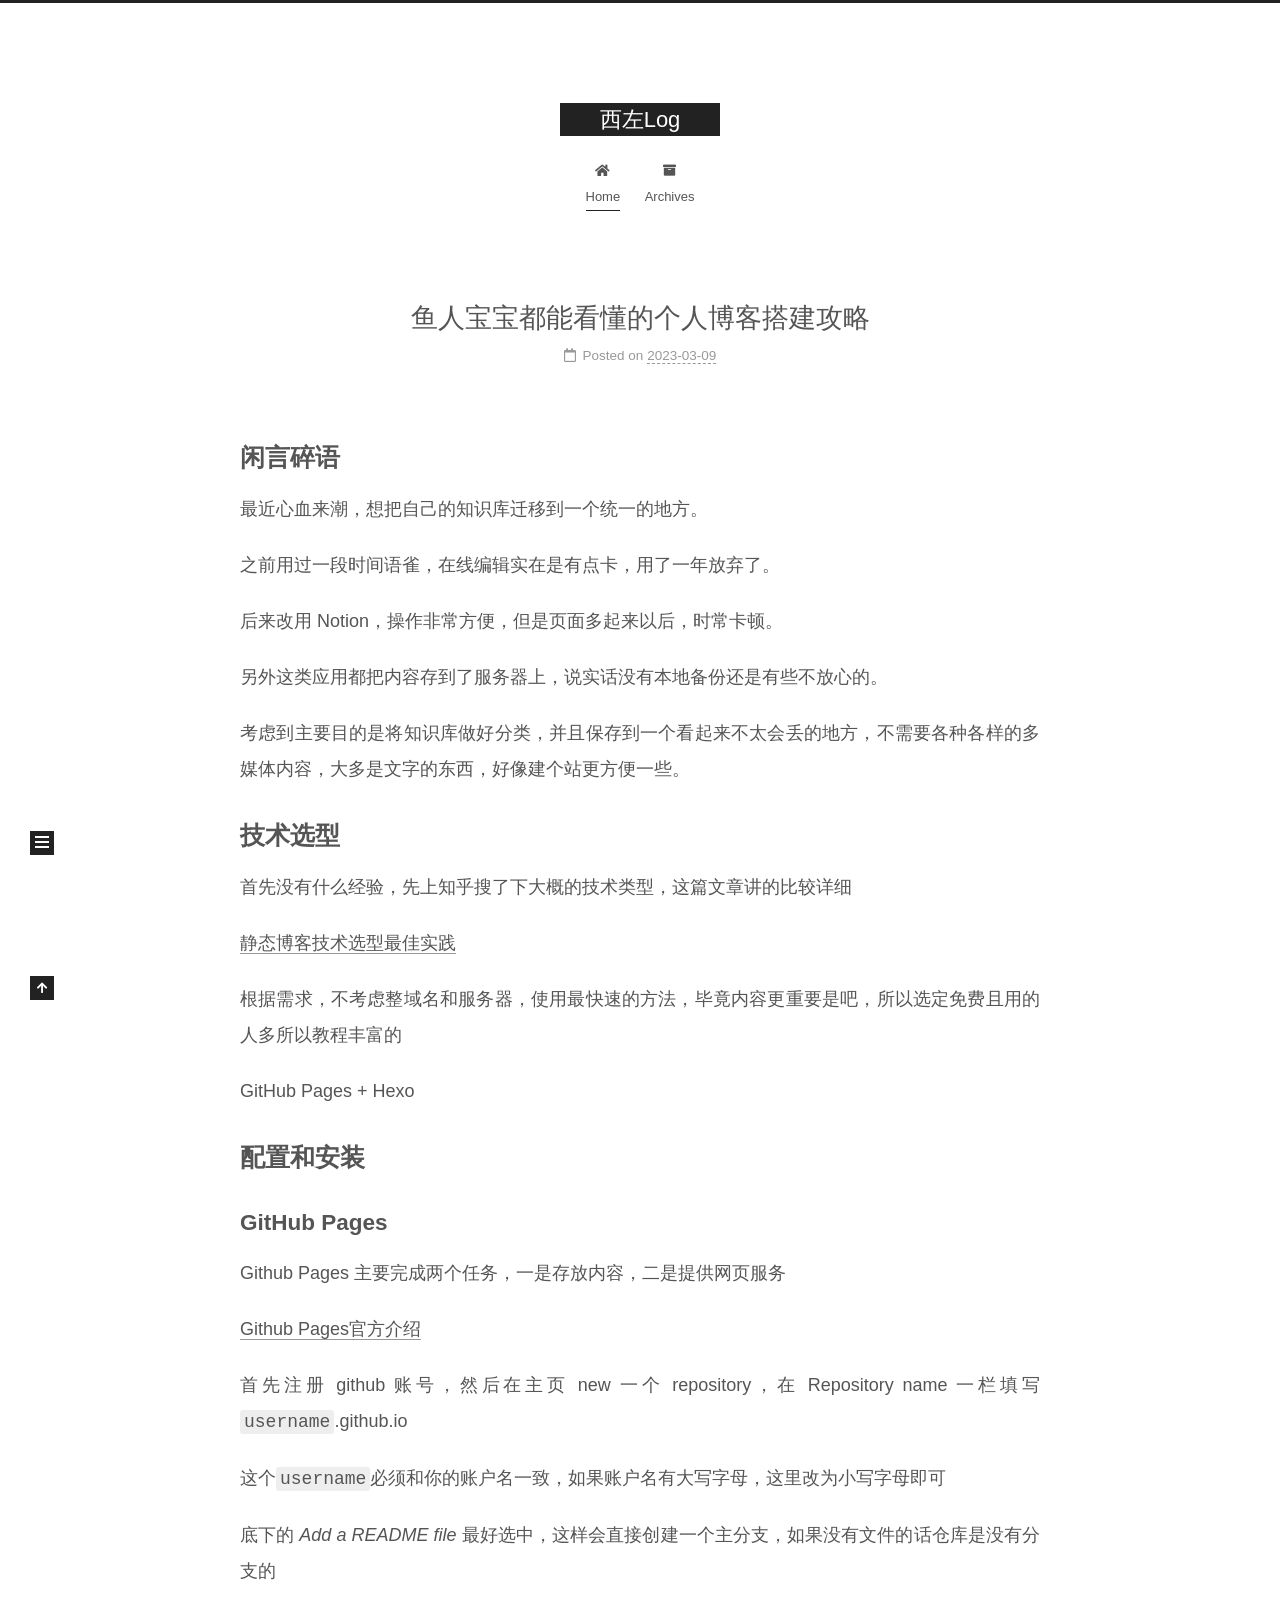
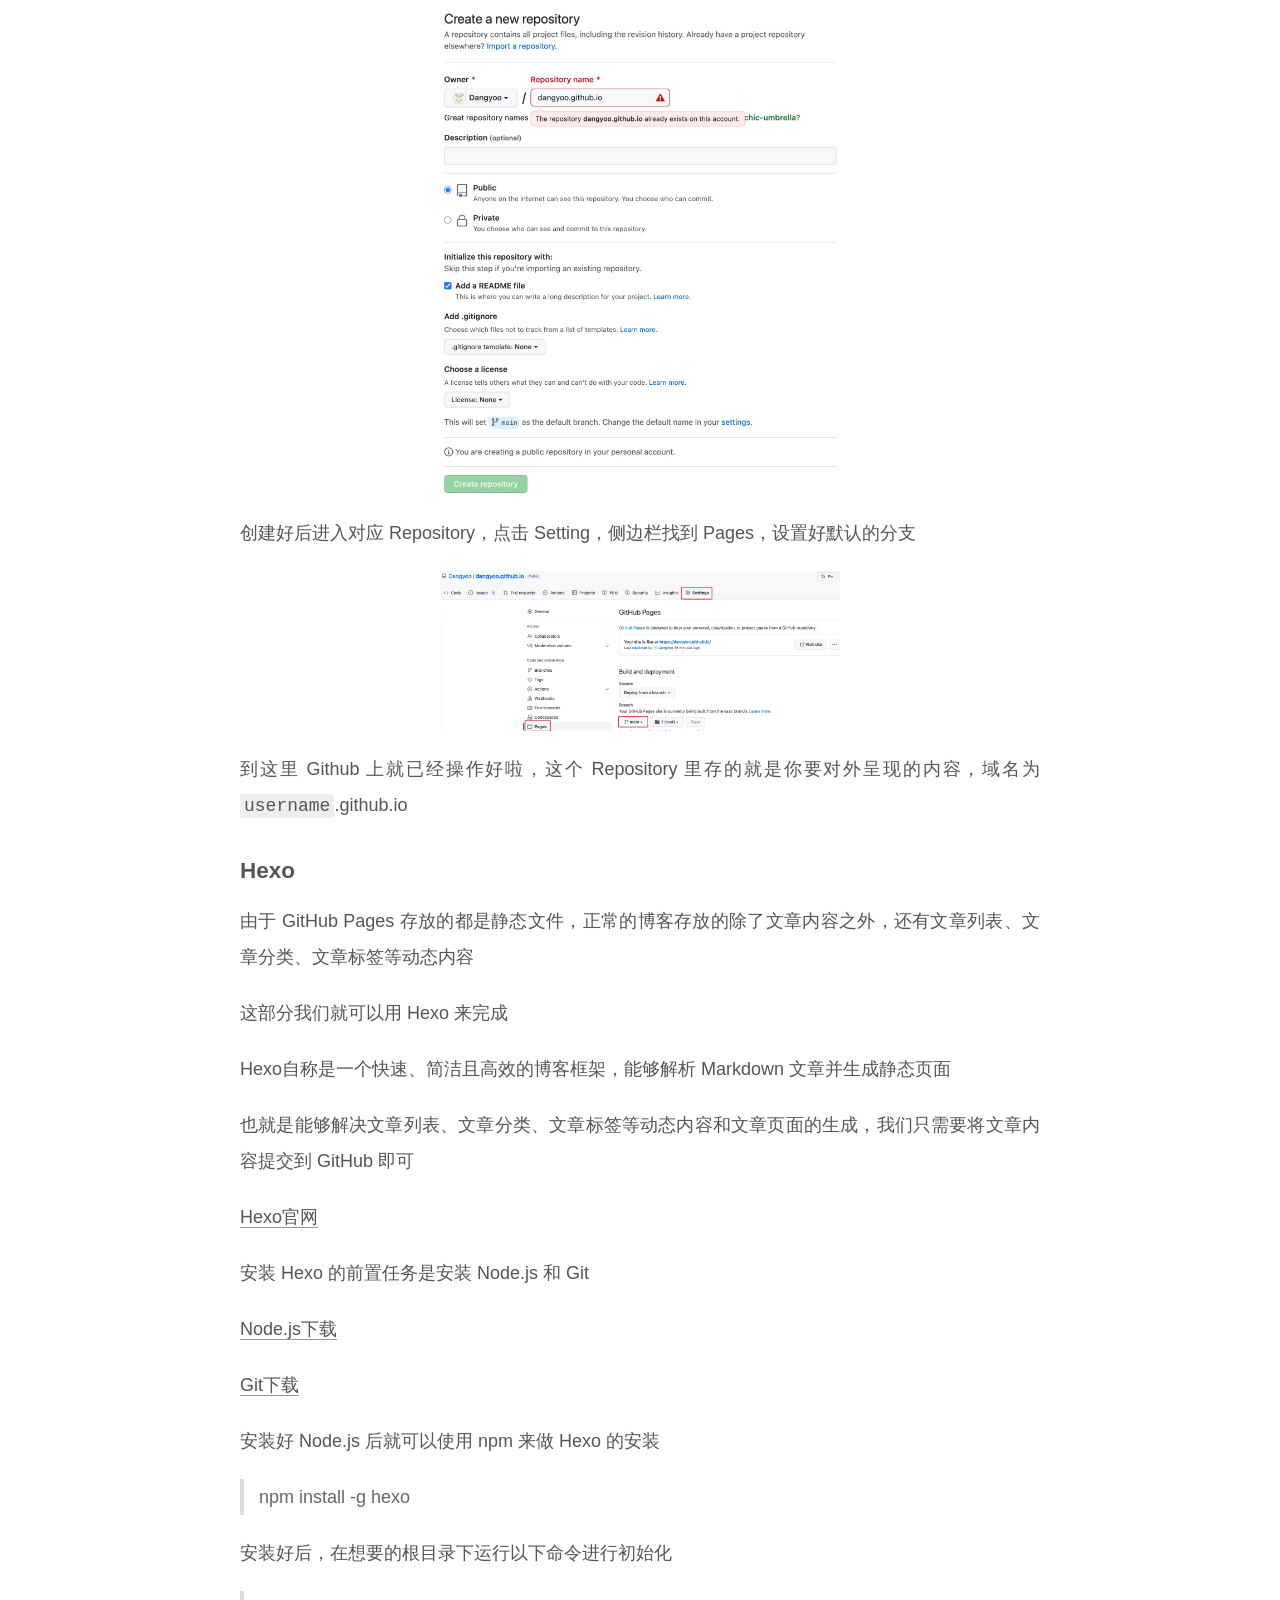
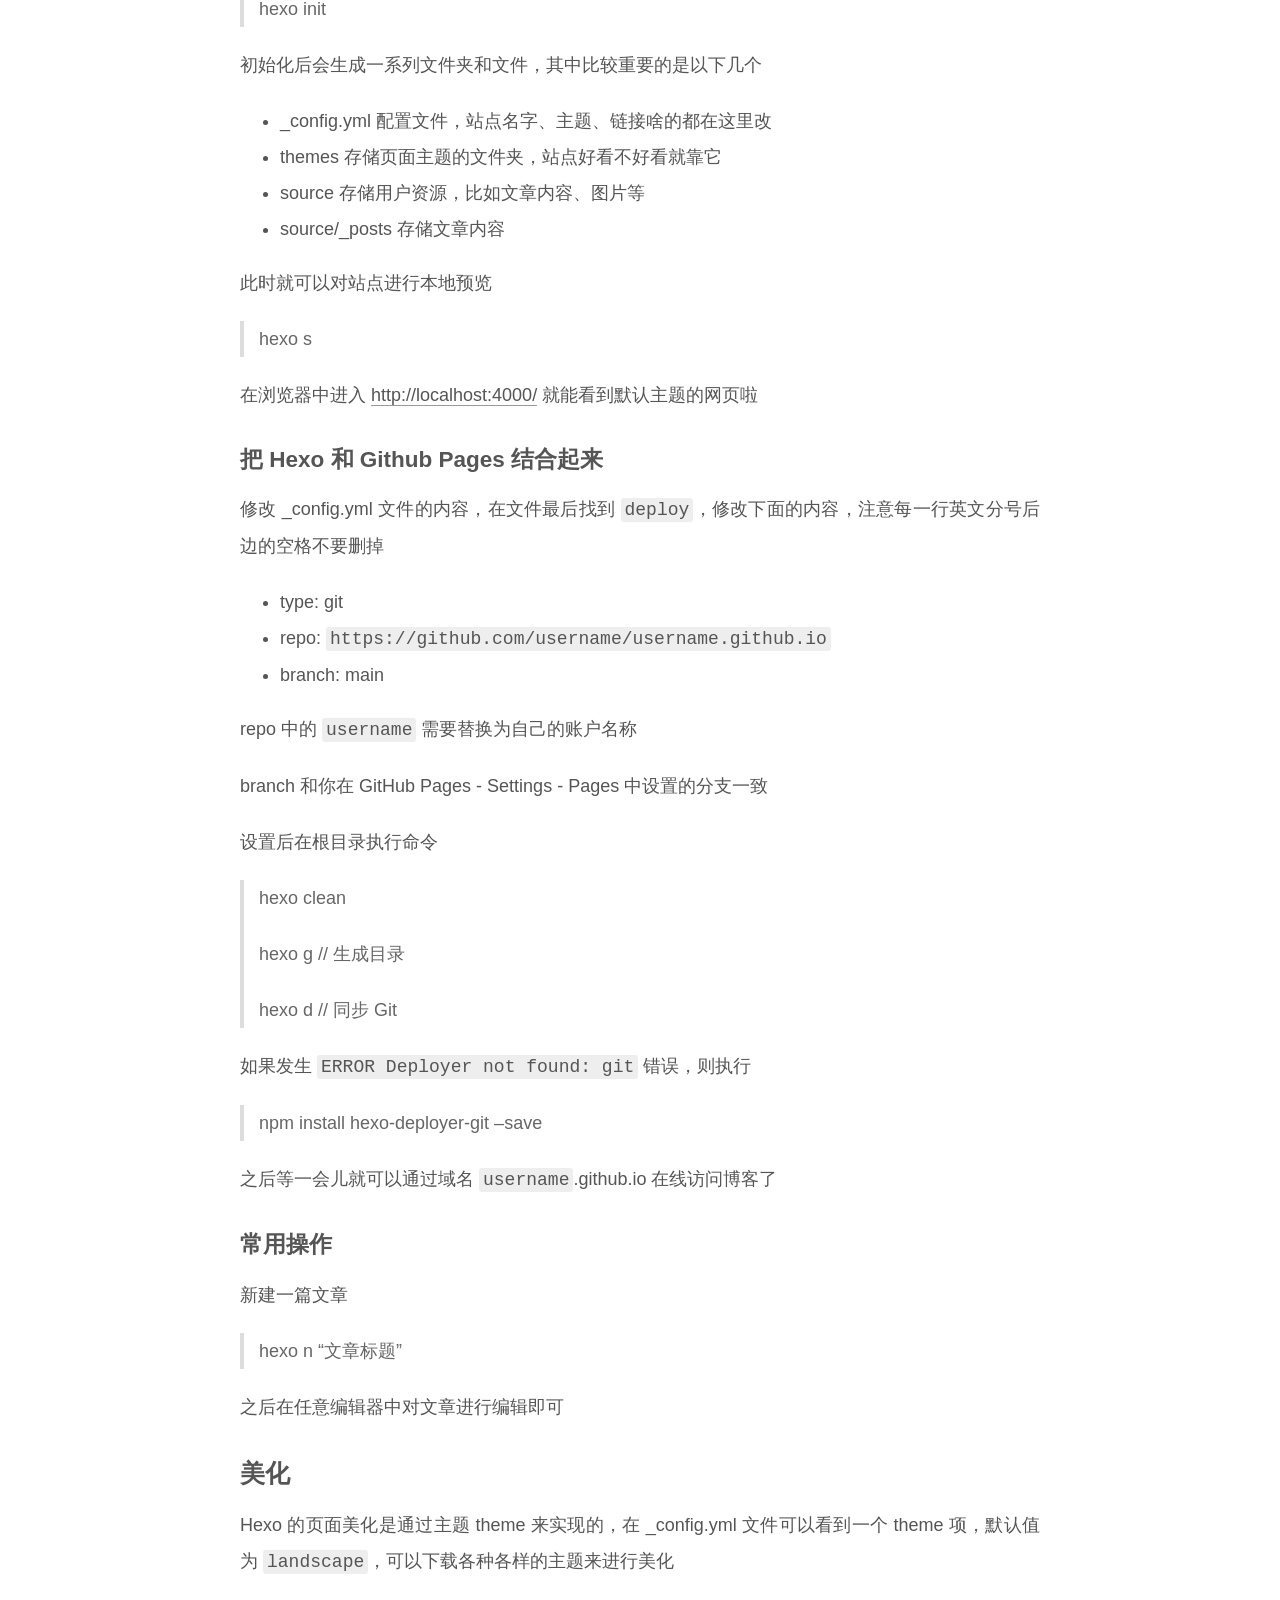
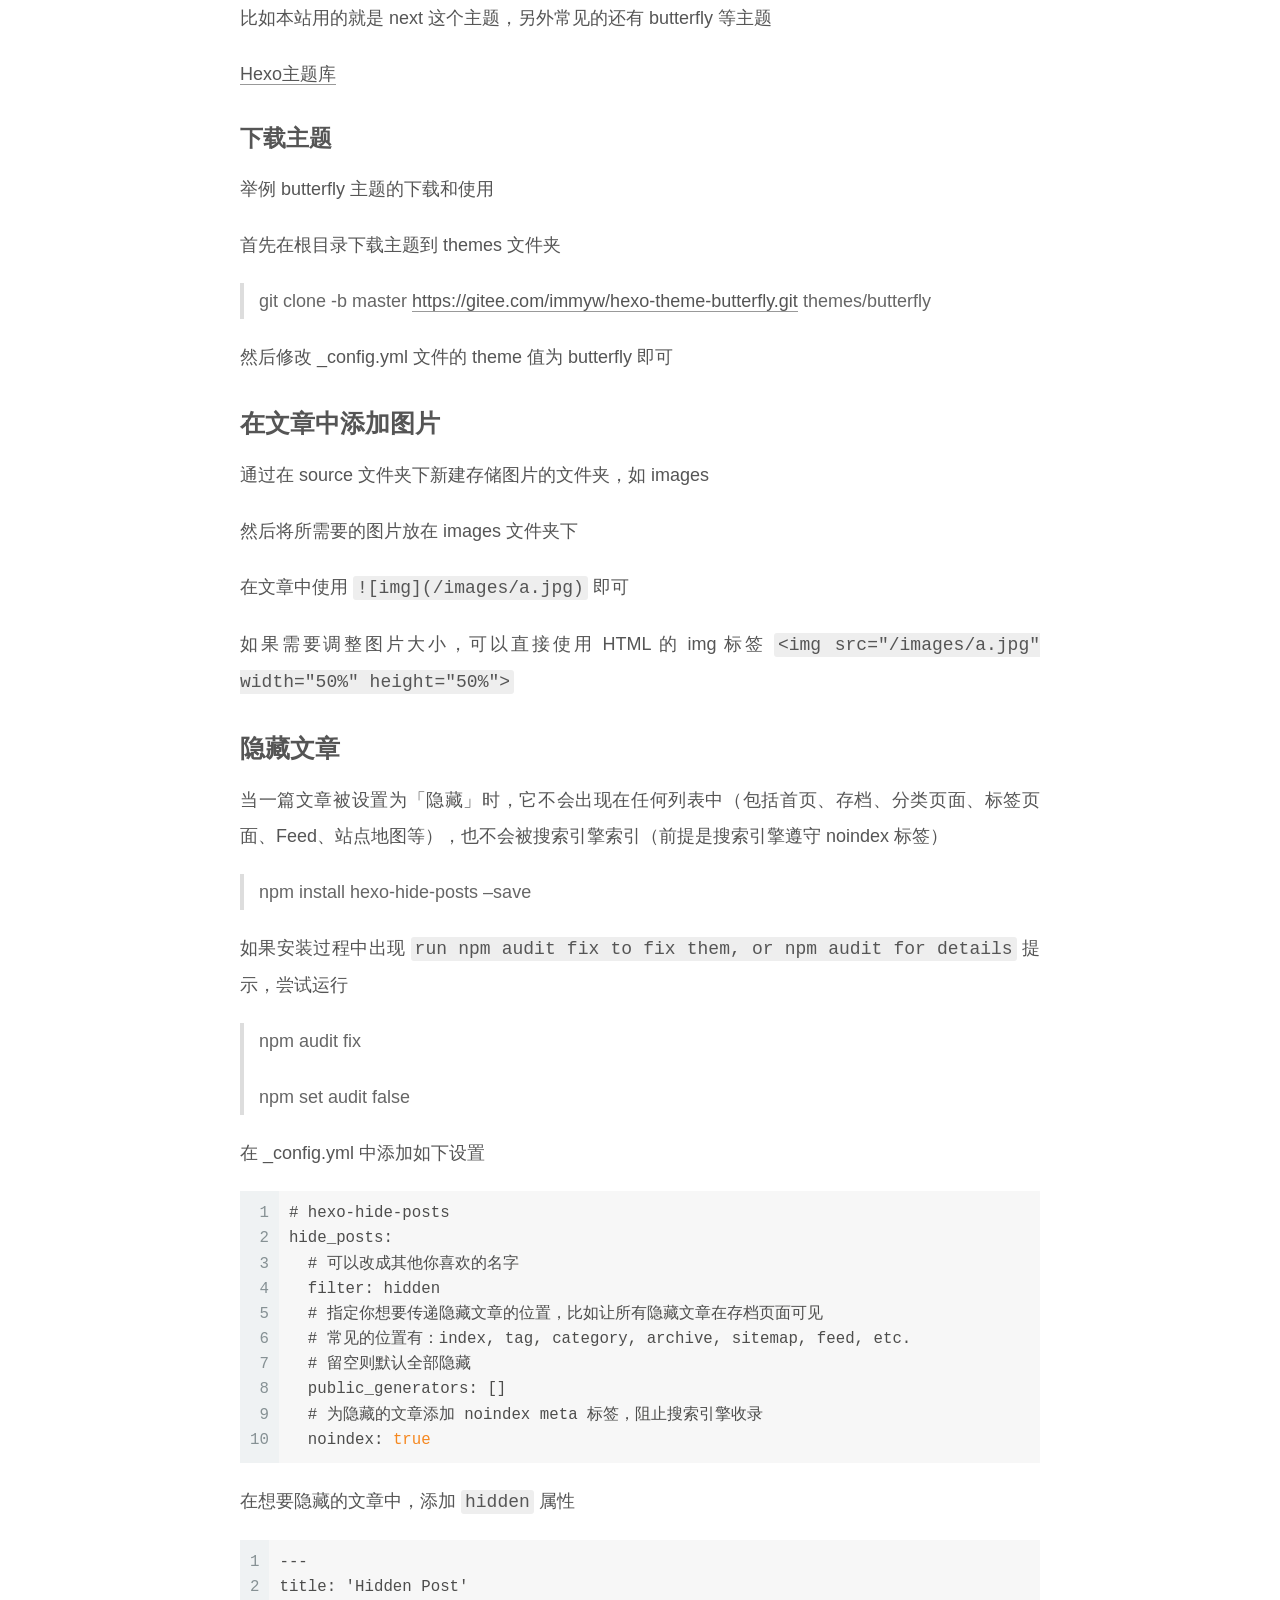
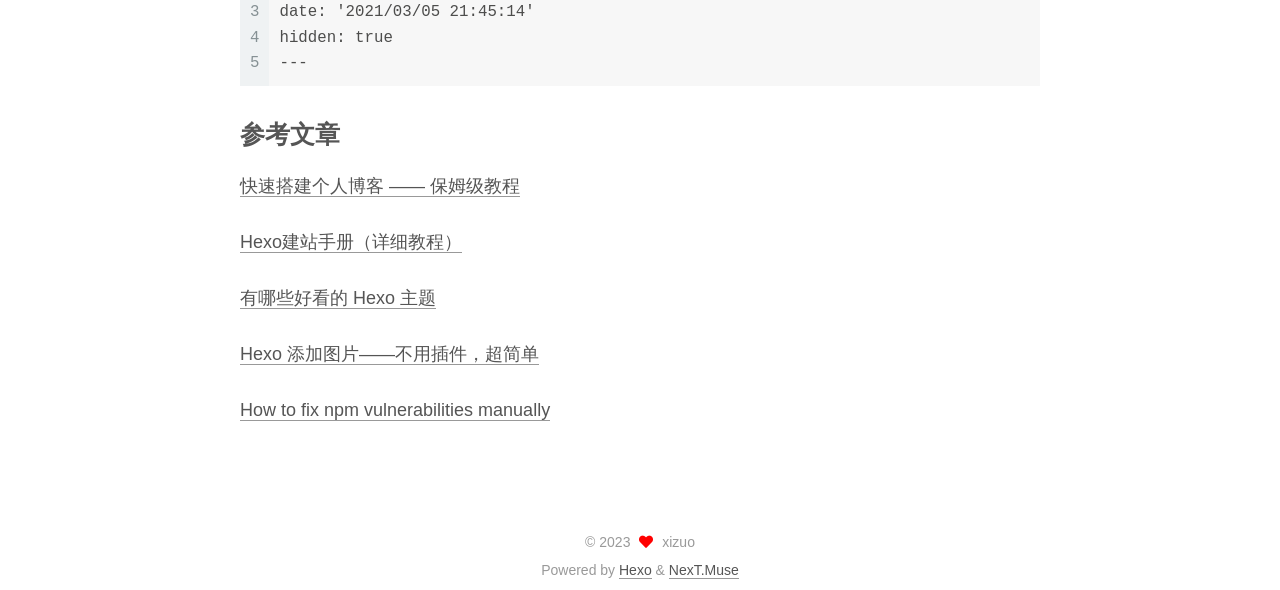
==== index.html @ b0cedaf1 "Site updated: 2023-03-10 10:41:43" ====
<!DOCTYPE html>
<html lang="zh-Hans">
<head>
  <meta charset="UTF-8">
<meta name="viewport" content="width=device-width, initial-scale=1, maximum-scale=2">
<meta name="theme-color" content="#222">
<meta name="generator" content="Hexo 6.3.0">
  <link rel="apple-touch-icon" sizes="180x180" href="/images/apple-touch-icon-next.png">
  <link rel="icon" type="image/png" sizes="32x32" href="/images/favicon-32x32-next.png">
  <link rel="icon" type="image/png" sizes="16x16" href="/images/favicon-16x16-next.png">
  <link rel="mask-icon" href="/images/logo.svg" color="#222">

<link rel="stylesheet" href="/css/main.css">


<link rel="stylesheet" href="/lib/font-awesome/css/all.min.css">

<script id="hexo-configurations">
    var NexT = window.NexT || {};
    var CONFIG = {"hostname":"dangyoo.github.io","root":"/","scheme":"Muse","version":"7.8.0","exturl":false,"sidebar":{"position":"left","display":"post","padding":18,"offset":12,"onmobile":false},"copycode":{"enable":false,"show_result":false,"style":null},"back2top":{"enable":true,"sidebar":false,"scrollpercent":false},"bookmark":{"enable":false,"color":"#222","save":"auto"},"fancybox":false,"mediumzoom":false,"lazyload":false,"pangu":false,"comments":{"style":"tabs","active":null,"storage":true,"lazyload":false,"nav":null},"algolia":{"hits":{"per_page":10},"labels":{"input_placeholder":"Search for Posts","hits_empty":"We didn't find any results for the search: ${query}","hits_stats":"${hits} results found in ${time} ms"}},"localsearch":{"enable":false,"trigger":"auto","top_n_per_article":1,"unescape":false,"preload":false},"motion":{"enable":true,"async":false,"transition":{"post_block":"fadeIn","post_header":"slideDownIn","post_body":"slideDownIn","coll_header":"slideLeftIn","sidebar":"slideUpIn"}}};
  </script>

  <meta property="og:type" content="website">
<meta property="og:title" content="西左Log">
<meta property="og:url" content="https://dangyoo.github.io/index.html">
<meta property="og:site_name" content="西左Log">
<meta property="og:locale">
<meta property="article:author" content="xizuo">
<meta name="twitter:card" content="summary">

<link rel="canonical" href="https://dangyoo.github.io/">


<script id="page-configurations">
  // https://hexo.io/docs/variables.html
  CONFIG.page = {
    sidebar: "",
    isHome : true,
    isPost : false,
    lang   : 'zh-Hans'
  };
</script>

  <title>西左Log</title>
  






  <noscript>
  <style>
  .use-motion .brand,
  .use-motion .menu-item,
  .sidebar-inner,
  .use-motion .post-block,
  .use-motion .pagination,
  .use-motion .comments,
  .use-motion .post-header,
  .use-motion .post-body,
  .use-motion .collection-header { opacity: initial; }

  .use-motion .site-title,
  .use-motion .site-subtitle {
    opacity: initial;
    top: initial;
  }

  .use-motion .logo-line-before i { left: initial; }
  .use-motion .logo-line-after i { right: initial; }
  </style>
</noscript>

</head>

<body itemscope itemtype="http://schema.org/WebPage">
  <div class="container use-motion">
    <div class="headband"></div>

    <header class="header" itemscope itemtype="http://schema.org/WPHeader">
      <div class="header-inner"><div class="site-brand-container">
  <div class="site-nav-toggle">
    <div class="toggle" aria-label="Toggle navigation bar">
      <span class="toggle-line toggle-line-first"></span>
      <span class="toggle-line toggle-line-middle"></span>
      <span class="toggle-line toggle-line-last"></span>
    </div>
  </div>

  <div class="site-meta">

    <a href="/" class="brand" rel="start">
      <span class="logo-line-before"><i></i></span>
      <h1 class="site-title">西左Log</h1>
      <span class="logo-line-after"><i></i></span>
    </a>
  </div>

  <div class="site-nav-right">
    <div class="toggle popup-trigger">
    </div>
  </div>
</div>




<nav class="site-nav">
  <ul id="menu" class="main-menu menu">
        <li class="menu-item menu-item-home">

    <a href="/" rel="section"><i class="fa fa-home fa-fw"></i>Home</a>

  </li>
        <li class="menu-item menu-item-archives">

    <a href="/archives/" rel="section"><i class="fa fa-archive fa-fw"></i>Archives</a>

  </li>
  </ul>
</nav>




</div>
    </header>

    
  <div class="back-to-top">
    <i class="fa fa-arrow-up"></i>
    <span>0%</span>
  </div>


    <main class="main">
      <div class="main-inner">
        <div class="content-wrap">
          

          <div class="content index posts-expand">
            
      
  
  
  <article itemscope itemtype="http://schema.org/Article" class="post-block" lang="zh-Hans">
    <link itemprop="mainEntityOfPage" href="https://dangyoo.github.io/2023/03/09/%E9%B1%BC%E4%BA%BA%E5%AE%9D%E5%AE%9D%E9%83%BD%E8%83%BD%E7%9C%8B%E6%87%82%E7%9A%84%E4%B8%AA%E4%BA%BA%E5%8D%9A%E5%AE%A2%E6%90%AD%E5%BB%BA%E6%94%BB%E7%95%A5/">

    <span hidden itemprop="author" itemscope itemtype="http://schema.org/Person">
      <meta itemprop="image" content="/images/avatar.gif">
      <meta itemprop="name" content="xizuo">
      <meta itemprop="description" content="">
    </span>

    <span hidden itemprop="publisher" itemscope itemtype="http://schema.org/Organization">
      <meta itemprop="name" content="西左Log">
    </span>
      <header class="post-header">
        <h2 class="post-title" itemprop="name headline">
          
            <a href="/2023/03/09/%E9%B1%BC%E4%BA%BA%E5%AE%9D%E5%AE%9D%E9%83%BD%E8%83%BD%E7%9C%8B%E6%87%82%E7%9A%84%E4%B8%AA%E4%BA%BA%E5%8D%9A%E5%AE%A2%E6%90%AD%E5%BB%BA%E6%94%BB%E7%95%A5/" class="post-title-link" itemprop="url">鱼人宝宝都能看懂的个人博客搭建攻略</a>
        </h2>

        <div class="post-meta">
            <span class="post-meta-item">
              <span class="post-meta-item-icon">
                <i class="far fa-calendar"></i>
              </span>
              <span class="post-meta-item-text">Posted on</span>
              

              <time title="Created: 2023-03-09 15:17:10 / Modified: 17:31:39" itemprop="dateCreated datePublished" datetime="2023-03-09T15:17:10+08:00">2023-03-09</time>
            </span>

          

        </div>
      </header>

    
    
    
    <div class="post-body" itemprop="articleBody">

      
          <h2 id="闲言碎语"><a href="#闲言碎语" class="headerlink" title="闲言碎语"></a>闲言碎语</h2><p>最近心血来潮，想把自己的知识库迁移到一个统一的地方。</p>
<p>之前用过一段时间语雀，在线编辑实在是有点卡，用了一年放弃了。</p>
<p>后来改用 Notion，操作非常方便，但是页面多起来以后，时常卡顿。</p>
<p>另外这类应用都把内容存到了服务器上，说实话没有本地备份还是有些不放心的。</p>
<p>考虑到主要目的是将知识库做好分类，并且保存到一个看起来不太会丢的地方，不需要各种各样的多媒体内容，大多是文字的东西，好像建个站更方便一些。</p>
<h2 id="技术选型"><a href="#技术选型" class="headerlink" title="技术选型"></a>技术选型</h2><p>首先没有什么经验，先上知乎搜了下大概的技术类型，这篇文章讲的比较详细</p>
<p><a target="_blank" rel="noopener" href="https://blog.osfpu.com/post/static-blog-best-solution/">静态博客技术选型最佳实践</a></p>
<p>根据需求，不考虑整域名和服务器，使用最快速的方法，毕竟内容更重要是吧，所以选定免费且用的人多所以教程丰富的</p>
<p>GitHub Pages + Hexo</p>
<h2 id="配置和安装"><a href="#配置和安装" class="headerlink" title="配置和安装"></a>配置和安装</h2><h3 id="GitHub-Pages"><a href="#GitHub-Pages" class="headerlink" title="GitHub Pages"></a>GitHub Pages</h3><p>Github Pages 主要完成两个任务，一是存放内容，二是提供网页服务</p>
<p><a target="_blank" rel="noopener" href="https://pages.github.com/">Github Pages官方介绍</a></p>
<p>首先注册 github 账号，然后在主页 new 一个 repository，在 Repository name 一栏填写 <code>username</code>.github.io</p>
<p>这个<code>username</code>必须和你的账户名一致，如果账户名有大写字母，这里改为小写字母即可</p>
<p>底下的 <em>Add a README file</em> 最好选中，这样会直接创建一个主分支，如果没有文件的话仓库是没有分支的</p>
<img src="/images/create_repository.jpg" width="50%" height="50%">

<p>创建好后进入对应 Repository，点击 Setting，侧边栏找到 Pages，设置好默认的分支</p>
<img src="/images/pages_setting.jpg" width="50%" height="50%">

<p>到这里 Github 上就已经操作好啦，这个 Repository 里存的就是你要对外呈现的内容，域名为 <code>username</code>.github.io</p>
<h3 id="Hexo"><a href="#Hexo" class="headerlink" title="Hexo"></a>Hexo</h3><p>由于 GitHub Pages 存放的都是静态文件，正常的博客存放的除了文章内容之外，还有文章列表、文章分类、文章标签等动态内容</p>
<p>这部分我们就可以用 Hexo 来完成</p>
<p>Hexo自称是一个快速、简洁且高效的博客框架，能够解析 Markdown 文章并生成静态页面</p>
<p>也就是能够解决文章列表、文章分类、文章标签等动态内容和文章页面的生成，我们只需要将文章内容提交到 GitHub 即可</p>
<p><a target="_blank" rel="noopener" href="https://hexo.io/zh-cn/">Hexo官网</a></p>
<p>安装 Hexo 的前置任务是安装 Node.js 和 Git</p>
<p><a target="_blank" rel="noopener" href="https://nodejs.org/en/">Node.js下载</a></p>
<p><a target="_blank" rel="noopener" href="https://git-scm.com/">Git下载</a></p>
<p>安装好 Node.js 后就可以使用 npm 来做 Hexo 的安装</p>
<blockquote>
<p>npm install -g hexo </p>
</blockquote>
<p>安装好后，在想要的根目录下运行以下命令进行初始化</p>
<blockquote>
<p>hexo init</p>
</blockquote>
<p>初始化后会生成一系列文件夹和文件，其中比较重要的是以下几个</p>
<ul>
<li>_config.yml 配置文件，站点名字、主题、链接啥的都在这里改</li>
<li>themes 存储页面主题的文件夹，站点好看不好看就靠它</li>
<li>source 存储用户资源，比如文章内容、图片等</li>
<li>source&#x2F;_posts 存储文章内容</li>
</ul>
<p>此时就可以对站点进行本地预览</p>
<blockquote>
<p>hexo s</p>
</blockquote>
<p>在浏览器中进入 <a target="_blank" rel="noopener" href="http://localhost:4000/">http://localhost:4000/</a> 就能看到默认主题的网页啦</p>
<h3 id="把-Hexo-和-Github-Pages-结合起来"><a href="#把-Hexo-和-Github-Pages-结合起来" class="headerlink" title="把 Hexo 和 Github Pages 结合起来"></a>把 Hexo 和 Github Pages 结合起来</h3><p>修改 _config.yml 文件的内容，在文件最后找到 <code>deploy</code>，修改下面的内容，注意每一行英文分号后边的空格不要删掉</p>
<ul>
<li>type: git</li>
<li>repo: <code>https://github.com/username/username.github.io</code></li>
<li>branch: main</li>
</ul>
<p>repo 中的 <code>username</code> 需要替换为自己的账户名称</p>
<p>branch 和你在 GitHub Pages - Settings - Pages 中设置的分支一致</p>
<p>设置后在根目录执行命令</p>
<blockquote>
<p>hexo clean</p>
<p>hexo g  &#x2F;&#x2F; 生成目录</p>
<p>hexo d  &#x2F;&#x2F; 同步 Git</p>
</blockquote>
<p>如果发生 <code>ERROR Deployer not found: git</code> 错误，则执行</p>
<blockquote>
<p>npm install hexo-deployer-git –save</p>
</blockquote>
<p>之后等一会儿就可以通过域名 <code>username</code>.github.io 在线访问博客了</p>
<h3 id="常用操作"><a href="#常用操作" class="headerlink" title="常用操作"></a>常用操作</h3><p>新建一篇文章</p>
<blockquote>
<p>hexo n “文章标题”</p>
</blockquote>
<p>之后在任意编辑器中对文章进行编辑即可</p>
<h2 id="美化"><a href="#美化" class="headerlink" title="美化"></a>美化</h2><p>Hexo 的页面美化是通过主题 theme 来实现的，在 _config.yml 文件可以看到一个 theme 项，默认值为 <code>landscape</code>，可以下载各种各样的主题来进行美化</p>
<p>比如本站用的就是 next 这个主题，另外常见的还有 butterfly 等主题</p>
<p><a target="_blank" rel="noopener" href="https://hexo.io/themes/">Hexo主题库</a></p>
<h3 id="下载主题"><a href="#下载主题" class="headerlink" title="下载主题"></a>下载主题</h3><p>举例 butterfly 主题的下载和使用</p>
<p>首先在根目录下载主题到 themes 文件夹</p>
<blockquote>
<p>git clone -b master <a target="_blank" rel="noopener" href="https://gitee.com/immyw/hexo-theme-butterfly.git">https://gitee.com/immyw/hexo-theme-butterfly.git</a> themes&#x2F;butterfly</p>
</blockquote>
<p>然后修改 _config.yml 文件的 theme 值为 butterfly 即可</p>
<h2 id="在文章中添加图片"><a href="#在文章中添加图片" class="headerlink" title="在文章中添加图片"></a>在文章中添加图片</h2><p>通过在 source 文件夹下新建存储图片的文件夹，如 images</p>
<p>然后将所需要的图片放在 images 文件夹下</p>
<p>在文章中使用 <code>![img](/images/a.jpg)</code> 即可</p>
<p>如果需要调整图片大小，可以直接使用 HTML 的 img 标签 <code>&lt;img src=&quot;/images/a.jpg&quot; width=&quot;50%&quot; height=&quot;50%&quot;&gt;</code></p>
<h2 id="隐藏文章"><a href="#隐藏文章" class="headerlink" title="隐藏文章"></a>隐藏文章</h2><p>当一篇文章被设置为「隐藏」时，它不会出现在任何列表中（包括首页、存档、分类页面、标签页面、Feed、站点地图等），也不会被搜索引擎索引（前提是搜索引擎遵守 noindex 标签）</p>
<blockquote>
<p>npm install hexo-hide-posts –save</p>
</blockquote>
<p>如果安装过程中出现 <code>run npm audit fix to fix them, or npm audit for details</code> 提示，尝试运行</p>
<blockquote>
<p>npm audit fix</p>
<p>npm set audit false</p>
</blockquote>
<p>在 _config.yml 中添加如下设置</p>
<figure class="highlight js"><table><tr><td class="gutter"><pre><span class="line">1</span><br><span class="line">2</span><br><span class="line">3</span><br><span class="line">4</span><br><span class="line">5</span><br><span class="line">6</span><br><span class="line">7</span><br><span class="line">8</span><br><span class="line">9</span><br><span class="line">10</span><br></pre></td><td class="code"><pre><span class="line"># hexo-hide-posts</span><br><span class="line"><span class="attr">hide_posts</span>:</span><br><span class="line">  # 可以改成其他你喜欢的名字</span><br><span class="line">  <span class="attr">filter</span>: hidden</span><br><span class="line">  # 指定你想要传递隐藏文章的位置，比如让所有隐藏文章在存档页面可见</span><br><span class="line">  # 常见的位置有：index, tag, category, archive, sitemap, feed, etc.</span><br><span class="line">  # 留空则默认全部隐藏</span><br><span class="line">  <span class="attr">public_generators</span>: []</span><br><span class="line">  # 为隐藏的文章添加 noindex meta 标签，阻止搜索引擎收录</span><br><span class="line">  <span class="attr">noindex</span>: <span class="literal">true</span></span><br></pre></td></tr></table></figure>

<p>在想要隐藏的文章中，添加 <code>hidden</code> 属性</p>
<figure class="highlight markdown"><table><tr><td class="gutter"><pre><span class="line">1</span><br><span class="line">2</span><br><span class="line">3</span><br><span class="line">4</span><br><span class="line">5</span><br></pre></td><td class="code"><pre><span class="line">---</span><br><span class="line">title: &#x27;Hidden Post&#x27;</span><br><span class="line">date: &#x27;2021/03/05 21:45:14&#x27;</span><br><span class="line"><span class="section">hidden: true</span></span><br><span class="line"><span class="section">---</span></span><br></pre></td></tr></table></figure>

<h2 id="参考文章"><a href="#参考文章" class="headerlink" title="参考文章"></a>参考文章</h2><p><a target="_blank" rel="noopener" href="https://pdpeng.github.io/2022/01/19/setup-personal-blog/">快速搭建个人博客 —— 保姆级教程</a></p>
<p><a target="_blank" rel="noopener" href="https://zhuanlan.zhihu.com/p/144722437">Hexo建站手册（详细教程）</a></p>
<p><a target="_blank" rel="noopener" href="https://www.zhihu.com/question/24422335">有哪些好看的 Hexo 主题</a></p>
<p><a target="_blank" rel="noopener" href="https://blog.csdn.net/Miracle_ps/article/details/114791335">Hexo 添加图片——不用插件，超简单</a></p>
<p><a target="_blank" rel="noopener" href="https://stackoverflow.com/questions/51377148/how-to-fix-npm-vulnerabilities-manually">How to fix npm vulnerabilities manually</a></p>

      
    </div>

    
    
    
      <footer class="post-footer">
        <div class="post-eof"></div>
      </footer>
  </article>
  
  
  


  



          </div>
          

<script>
  window.addEventListener('tabs:register', () => {
    let { activeClass } = CONFIG.comments;
    if (CONFIG.comments.storage) {
      activeClass = localStorage.getItem('comments_active') || activeClass;
    }
    if (activeClass) {
      let activeTab = document.querySelector(`a[href="#comment-${activeClass}"]`);
      if (activeTab) {
        activeTab.click();
      }
    }
  });
  if (CONFIG.comments.storage) {
    window.addEventListener('tabs:click', event => {
      if (!event.target.matches('.tabs-comment .tab-content .tab-pane')) return;
      let commentClass = event.target.classList[1];
      localStorage.setItem('comments_active', commentClass);
    });
  }
</script>

        </div>
          
  
  <div class="toggle sidebar-toggle">
    <span class="toggle-line toggle-line-first"></span>
    <span class="toggle-line toggle-line-middle"></span>
    <span class="toggle-line toggle-line-last"></span>
  </div>

  <aside class="sidebar">
    <div class="sidebar-inner">

      <ul class="sidebar-nav motion-element">
        <li class="sidebar-nav-toc">
          Table of Contents
        </li>
        <li class="sidebar-nav-overview">
          Overview
        </li>
      </ul>

      <!--noindex-->
      <div class="post-toc-wrap sidebar-panel">
      </div>
      <!--/noindex-->

      <div class="site-overview-wrap sidebar-panel">
        <div class="site-author motion-element" itemprop="author" itemscope itemtype="http://schema.org/Person">
  <p class="site-author-name" itemprop="name">xizuo</p>
  <div class="site-description" itemprop="description"></div>
</div>
<div class="site-state-wrap motion-element">
  <nav class="site-state">
      <div class="site-state-item site-state-posts">
          <a href="/archives/">
        
          <span class="site-state-item-count">1</span>
          <span class="site-state-item-name">posts</span>
        </a>
      </div>
      <div class="site-state-item site-state-tags">
        <span class="site-state-item-count">1</span>
        <span class="site-state-item-name">tags</span>
      </div>
  </nav>
</div>



      </div>

    </div>
  </aside>
  <div id="sidebar-dimmer"></div>


      </div>
    </main>

    <footer class="footer">
      <div class="footer-inner">
        

        

<div class="copyright">
  
  &copy; 
  <span itemprop="copyrightYear">2023</span>
  <span class="with-love">
    <i class="fa fa-heart"></i>
  </span>
  <span class="author" itemprop="copyrightHolder">xizuo</span>
</div>
  <div class="powered-by">Powered by <a href="https://hexo.io/" class="theme-link" rel="noopener" target="_blank">Hexo</a> & <a href="https://muse.theme-next.org/" class="theme-link" rel="noopener" target="_blank">NexT.Muse</a>
  </div>

        








      </div>
    </footer>
  </div>

  
  <script src="/lib/anime.min.js"></script>
  <script src="/lib/velocity/velocity.min.js"></script>
  <script src="/lib/velocity/velocity.ui.min.js"></script>

<script src="/js/utils.js"></script>

<script src="/js/motion.js"></script>


<script src="/js/schemes/muse.js"></script>


<script src="/js/next-boot.js"></script>




  















  

  

</body>
</html>
---- css/main.css ----
:root {
  --body-bg-color: #fff;
  --content-bg-color: #fff;
  --card-bg-color: #f5f5f5;
  --text-color: #555;
  --blockquote-color: #666;
  --link-color: #555;
  --link-hover-color: #222;
  --brand-color: #fff;
  --brand-hover-color: #fff;
  --table-row-odd-bg-color: #f9f9f9;
  --table-row-hover-bg-color: #f5f5f5;
  --menu-item-bg-color: #f5f5f5;
  --btn-default-bg: #222;
  --btn-default-color: #fff;
  --btn-default-border-color: #222;
  --btn-default-hover-bg: #fff;
  --btn-default-hover-color: #222;
  --btn-default-hover-border-color: #222;
}
html {
  line-height: 1.15; /* 1 */
  -webkit-text-size-adjust: 100%; /* 2 */
}
body {
  margin: 0;
}
main {
  display: block;
}
h1 {
  font-size: 2em;
  margin: 0.67em 0;
}
hr {
  box-sizing: content-box; /* 1 */
  height: 0; /* 1 */
  overflow: visible; /* 2 */
}
pre {
  font-family: monospace, monospace; /* 1 */
  font-size: 1em; /* 2 */
}
a {
  background: transparent;
}
abbr[title] {
  border-bottom: none; /* 1 */
  text-decoration: underline; /* 2 */
  text-decoration: underline dotted; /* 2 */
}
b,
strong {
  font-weight: bolder;
}
code,
kbd,
samp {
  font-family: monospace, monospace; /* 1 */
  font-size: 1em; /* 2 */
}
small {
  font-size: 80%;
}
sub,
sup {
  font-size: 75%;
  line-height: 0;
  position: relative;
  vertical-align: baseline;
}
sub {
  bottom: -0.25em;
}
sup {
  top: -0.5em;
}
img {
  border-style: none;
}
button,
input,
optgroup,
select,
textarea {
  font-family: inherit; /* 1 */
  font-size: 100%; /* 1 */
  line-height: 1.15; /* 1 */
  margin: 0; /* 2 */
}
button,
input {
/* 1 */
  overflow: visible;
}
button,
select {
/* 1 */
  text-transform: none;
}
button,
[type='button'],
[type='reset'],
[type='submit'] {
  -webkit-appearance: button;
}
button::-moz-focus-inner,
[type='button']::-moz-focus-inner,
[type='reset']::-moz-focus-inner,
[type='submit']::-moz-focus-inner {
  border-style: none;
  padding: 0;
}
button:-moz-focusring,
[type='button']:-moz-focusring,
[type='reset']:-moz-focusring,
[type='submit']:-moz-focusring {
  outline: 1px dotted ButtonText;
}
fieldset {
  padding: 0.35em 0.75em 0.625em;
}
legend {
  box-sizing: border-box; /* 1 */
  color: inherit; /* 2 */
  display: table; /* 1 */
  max-width: 100%; /* 1 */
  padding: 0; /* 3 */
  white-space: normal; /* 1 */
}
progress {
  vertical-align: baseline;
}
textarea {
  overflow: auto;
}
[type='checkbox'],
[type='radio'] {
  box-sizing: border-box; /* 1 */
  padding: 0; /* 2 */
}
[type='number']::-webkit-inner-spin-button,
[type='number']::-webkit-outer-spin-button {
  height: auto;
}
[type='search'] {
  outline-offset: -2px; /* 2 */
  -webkit-appearance: textfield; /* 1 */
}
[type='search']::-webkit-search-decoration {
  -webkit-appearance: none;
}
::-webkit-file-upload-button {
  font: inherit; /* 2 */
  -webkit-appearance: button; /* 1 */
}
details {
  display: block;
}
summary {
  display: list-item;
}
template {
  display: none;
}
[hidden] {
  display: none;
}
::selection {
  background: #262a30;
  color: #eee;
}
html,
body {
  height: 100%;
}
body {
  background: var(--body-bg-color);
  color: var(--text-color);
  font-family: 'Lato', "PingFang SC", "Microsoft YaHei", sans-serif;
  font-size: 1em;
  line-height: 2;
}
@media (max-width: 991px) {
  body {
    padding-left: 0 !important;
    padding-right: 0 !important;
  }
}
h1,
h2,
h3,
h4,
h5,
h6 {
  font-family: 'Lato', "PingFang SC", "Microsoft YaHei", sans-serif;
  font-weight: bold;
  line-height: 1.5;
  margin: 20px 0 15px;
}
h1 {
  font-size: 1.5em;
}
h2 {
  font-size: 1.375em;
}
h3 {
  font-size: 1.25em;
}
h4 {
  font-size: 1.125em;
}
h5 {
  font-size: 1em;
}
h6 {
  font-size: 0.875em;
}
p {
  margin: 0 0 20px 0;
}
a,
span.exturl {
  border-bottom: 1px solid #999;
  color: var(--link-color);
  outline: 0;
  text-decoration: none;
  overflow-wrap: break-word;
  word-wrap: break-word;
  cursor: pointer;
}
a:hover,
span.exturl:hover {
  border-bottom-color: var(--link-hover-color);
  color: var(--link-hover-color);
}
iframe,
img,
video {
  display: block;
  margin-left: auto;
  margin-right: auto;
  max-width: 100%;
}
hr {
  background-image: repeating-linear-gradient(-45deg, #ddd, #ddd 4px, transparent 4px, transparent 8px);
  border: 0;
  height: 3px;
  margin: 40px 0;
}
blockquote {
  border-left: 4px solid #ddd;
  color: var(--blockquote-color);
  margin: 0;
  padding: 0 15px;
}
blockquote cite::before {
  content: '-';
  padding: 0 5px;
}
dt {
  font-weight: bold;
}
dd {
  margin: 0;
  padding: 0;
}
kbd {
  background-color: #f5f5f5;
  background-image: linear-gradient(#eee, #fff, #eee);
  border: 1px solid #ccc;
  border-radius: 0.2em;
  box-shadow: 0.1em 0.1em 0.2em rgba(0,0,0,0.1);
  color: #555;
  font-family: inherit;
  padding: 0.1em 0.3em;
  white-space: nowrap;
}
.table-container {
  overflow: auto;
}
table {
  border-collapse: collapse;
  border-spacing: 0;
  font-size: 0.875em;
  margin: 0 0 20px 0;
  width: 100%;
}
tbody tr:nth-of-type(odd) {
  background: var(--table-row-odd-bg-color);
}
tbody tr:hover {
  background: var(--table-row-hover-bg-color);
}
caption,
th,
td {
  font-weight: normal;
  padding: 8px;
  vertical-align: middle;
}
th,
td {
  border: 1px solid #ddd;
  border-bottom: 3px solid #ddd;
}
th {
  font-weight: 700;
  padding-bottom: 10px;
}
td {
  border-bottom-width: 1px;
}
.btn {
  background: var(--btn-default-bg);
  border: 2px solid var(--btn-default-border-color);
  border-radius: 0;
  color: var(--btn-default-color);
  display: inline-block;
  font-size: 0.875em;
  line-height: 2;
  padding: 0 20px;
  text-decoration: none;
  transition-property: background-color;
  transition-delay: 0s;
  transition-duration: 0.2s;
  transition-timing-function: ease-in-out;
}
.btn:hover {
  background: var(--btn-default-hover-bg);
  border-color: var(--btn-default-hover-border-color);
  color: var(--btn-default-hover-color);
}
.btn + .btn {
  margin: 0 0 8px 8px;
}
.btn .fa-fw {
  text-align: left;
  width: 1.285714285714286em;
}
.toggle {
  line-height: 0;
}
.toggle .toggle-line {
  background: #fff;
  display: inline-block;
  height: 2px;
  left: 0;
  position: relative;
  top: 0;
  transition: all 0.4s;
  vertical-align: top;
  width: 100%;
}
.toggle .toggle-line:not(:first-child) {
  margin-top: 3px;
}
.toggle.toggle-arrow .toggle-line-first {
  left: 50%;
  top: 2px;
  transform: rotate(45deg);
  width: 50%;
}
.toggle.toggle-arrow .toggle-line-middle {
  left: 2px;
  width: 90%;
}
.toggle.toggle-arrow .toggle-line-last {
  left: 50%;
  top: -2px;
  transform: rotate(-45deg);
  width: 50%;
}
.toggle.toggle-close .toggle-line-first {
  transform: rotate(-45deg);
  top: 5px;
}
.toggle.toggle-close .toggle-line-middle {
  opacity: 0;
}
.toggle.toggle-close .toggle-line-last {
  transform: rotate(45deg);
  top: -5px;
}
.highlight,
pre {
  background: #f7f7f7;
  color: #4d4d4c;
  line-height: 1.6;
  margin: 0 auto 20px;
}
pre,
code {
  font-family: consolas, Menlo, monospace, "PingFang SC", "Microsoft YaHei";
}
code {
  background: #eee;
  border-radius: 3px;
  color: #555;
  padding: 2px 4px;
  overflow-wrap: break-word;
  word-wrap: break-word;
}
.highlight *::selection {
  background: #d6d6d6;
}
.highlight pre {
  border: 0;
  margin: 0;
  padding: 10px 0;
}
.highlight table {
  border: 0;
  margin: 0;
  width: auto;
}
.highlight td {
  border: 0;
  padding: 0;
}
.highlight figcaption {
  background: #eff2f3;
  color: #4d4d4c;
  display: flex;
  font-size: 0.875em;
  justify-content: space-between;
  line-height: 1.2;
  padding: 0.5em;
}
.highlight figcaption a {
  color: #4d4d4c;
}
.highlight figcaption a:hover {
  border-bottom-color: #4d4d4c;
}
.highlight .gutter {
  -moz-user-select: none;
  -ms-user-select: none;
  -webkit-user-select: none;
  user-select: none;
}
.highlight .gutter pre {
  background: #eff2f3;
  color: #869194;
  padding-left: 10px;
  padding-right: 10px;
  text-align: right;
}
.highlight .code pre {
  background: #f7f7f7;
  padding-left: 10px;
  width: 100%;
}
.gist table {
  width: auto;
}
.gist table td {
  border: 0;
}
pre {
  overflow: auto;
  padding: 10px;
}
pre code {
  background: none;
  color: #4d4d4c;
  font-size: 0.875em;
  padding: 0;
  text-shadow: none;
}
pre .deletion {
  background: #fdd;
}
pre .addition {
  background: #dfd;
}
pre .meta {
  color: #eab700;
  -moz-user-select: none;
  -ms-user-select: none;
  -webkit-user-select: none;
  user-select: none;
}
pre .comment {
  color: #8e908c;
}
pre .variable,
pre .attribute,
pre .tag,
pre .name,
pre .regexp,
pre .ruby .constant,
pre .xml .tag .title,
pre .xml .pi,
pre .xml .doctype,
pre .html .doctype,
pre .css .id,
pre .css .class,
pre .css .pseudo {
  color: #c82829;
}
pre .number,
pre .preprocessor,
pre .built_in,
pre .builtin-name,
pre .literal,
pre .params,
pre .constant,
pre .command {
  color: #f5871f;
}
pre .ruby .class .title,
pre .css .rules .attribute,
pre .string,
pre .symbol,
pre .value,
pre .inheritance,
pre .header,
pre .ruby .symbol,
pre .xml .cdata,
pre .special,
pre .formula {
  color: #718c00;
}
pre .title,
pre .css .hexcolor {
  color: #3e999f;
}
pre .function,
pre .python .decorator,
pre .python .title,
pre .ruby .function .title,
pre .ruby .title .keyword,
pre .perl .sub,
pre .javascript .title,
pre .coffeescript .title {
  color: #4271ae;
}
pre .keyword,
pre .javascript .function {
  color: #8959a8;
}
.blockquote-center {
  border-left: none;
  margin: 40px 0;
  padding: 0;
  position: relative;
  text-align: center;
}
.blockquote-center .fa {
  display: block;
  opacity: 0.6;
  position: absolute;
  width: 100%;
}
.blockquote-center .fa-quote-left {
  border-top: 1px solid #ccc;
  text-align: left;
  top: -20px;
}
.blockquote-center .fa-quote-right {
  border-bottom: 1px solid #ccc;
  text-align: right;
  bottom: -20px;
}
.blockquote-center p,
.blockquote-center div {
  text-align: center;
}
.post-body .group-picture img {
  margin: 0 auto;
  padding: 0 3px;
}
.group-picture-row {
  margin-bottom: 6px;
  overflow: hidden;
}
.group-picture-column {
  float: left;
  margin-bottom: 10px;
}
.post-body .label {
  color: #555;
  display: inline;
  padding: 0 2px;
}
.post-body .label.default {
  background: #f0f0f0;
}
.post-body .label.primary {
  background: #efe6f7;
}
.post-body .label.info {
  background: #e5f2f8;
}
.post-body .label.success {
  background: #e7f4e9;
}
.post-body .label.warning {
  background: #fcf6e1;
}
.post-body .label.danger {
  background: #fae8eb;
}
.post-body .tabs {
  margin-bottom: 20px;
}
.post-body .tabs,
.tabs-comment {
  display: block;
  padding-top: 10px;
  position: relative;
}
.post-body .tabs ul.nav-tabs,
.tabs-comment ul.nav-tabs {
  display: flex;
  flex-wrap: wrap;
  margin: 0;
  margin-bottom: -1px;
  padding: 0;
}
@media (max-width: 413px) {
  .post-body .tabs ul.nav-tabs,
  .tabs-comment ul.nav-tabs {
    display: block;
    margin-bottom: 5px;
  }
}
.post-body .tabs ul.nav-tabs li.tab,
.tabs-comment ul.nav-tabs li.tab {
  border-bottom: 1px solid #ddd;
  border-left: 1px solid transparent;
  border-right: 1px solid transparent;
  border-top: 3px solid transparent;
  flex-grow: 1;
  list-style-type: none;
  border-radius: 0 0 0 0;
}
@media (max-width: 413px) {
  .post-body .tabs ul.nav-tabs li.tab,
  .tabs-comment ul.nav-tabs li.tab {
    border-bottom: 1px solid transparent;
    border-left: 3px solid transparent;
    border-right: 1px solid transparent;
    border-top: 1px solid transparent;
  }
}
@media (max-width: 413px) {
  .post-body .tabs ul.nav-tabs li.tab,
  .tabs-comment ul.nav-tabs li.tab {
    border-radius: 0;
  }
}
.post-body .tabs ul.nav-tabs li.tab a,
.tabs-comment ul.nav-tabs li.tab a {
  border-bottom: initial;
  display: block;
  line-height: 1.8;
  outline: 0;
  padding: 0.25em 0.75em;
  text-align: center;
  transition-delay: 0s;
  transition-duration: 0.2s;
  transition-timing-function: ease-out;
}
.post-body .tabs ul.nav-tabs li.tab a i,
.tabs-comment ul.nav-tabs li.tab a i {
  width: 1.285714285714286em;
}
.post-body .tabs ul.nav-tabs li.tab.active,
.tabs-comment ul.nav-tabs li.tab.active {
  border-bottom: 1px solid transparent;
  border-left: 1px solid #ddd;
  border-right: 1px solid #ddd;
  border-top: 3px solid #fc6423;
}
@media (max-width: 413px) {
  .post-body .tabs ul.nav-tabs li.tab.active,
  .tabs-comment ul.nav-tabs li.tab.active {
    border-bottom: 1px solid #ddd;
    border-left: 3px solid #fc6423;
    border-right: 1px solid #ddd;
    border-top: 1px solid #ddd;
  }
}
.post-body .tabs ul.nav-tabs li.tab.active a,
.tabs-comment ul.nav-tabs li.tab.active a {
  color: var(--link-color);
  cursor: default;
}
.post-body .tabs .tab-content .tab-pane,
.tabs-comment .tab-content .tab-pane {
  border: 1px solid #ddd;
  border-top: 0;
  padding: 20px 20px 0 20px;
  border-radius: 0;
}
.post-body .tabs .tab-content .tab-pane:not(.active),
.tabs-comment .tab-content .tab-pane:not(.active) {
  display: none;
}
.post-body .tabs .tab-content .tab-pane.active,
.tabs-comment .tab-content .tab-pane.active {
  display: block;
}
.post-body .tabs .tab-content .tab-pane.active:nth-of-type(1),
.tabs-comment .tab-content .tab-pane.active:nth-of-type(1) {
  border-radius: 0 0 0 0;
}
@media (max-width: 413px) {
  .post-body .tabs .tab-content .tab-pane.active:nth-of-type(1),
  .tabs-comment .tab-content .tab-pane.active:nth-of-type(1) {
    border-radius: 0;
  }
}
.post-body .note {
  border-radius: 3px;
  margin-bottom: 20px;
  padding: 1em;
  position: relative;
  border: 1px solid #eee;
  border-left-width: 5px;
}
.post-body .note h2,
.post-body .note h3,
.post-body .note h4,
.post-body .note h5,
.post-body .note h6 {
  margin-top: 0;
  border-bottom: initial;
  margin-bottom: 0;
  padding-top: 0;
}
.post-body .note p:first-child,
.post-body .note ul:first-child,
.post-body .note ol:first-child,
.post-body .note table:first-child,
.post-body .note pre:first-child,
.post-body .note blockquote:first-child,
.post-body .note img:first-child {
  margin-top: 0;
}
.post-body .note p:last-child,
.post-body .note ul:last-child,
.post-body .note ol:last-child,
.post-body .note table:last-child,
.post-body .note pre:last-child,
.post-body .note blockquote:last-child,
.post-body .note img:last-child {
  margin-bottom: 0;
}
.post-body .note.default {
  border-left-color: #777;
}
.post-body .note.default h2,
.post-body .note.default h3,
.post-body .note.default h4,
.post-body .note.default h5,
.post-body .note.default h6 {
  color: #777;
}
.post-body .note.primary {
  border-left-color: #6f42c1;
}
.post-body .note.primary h2,
.post-body .note.primary h3,
.post-body .note.primary h4,
.post-body .note.primary h5,
.post-body .note.primary h6 {
  color: #6f42c1;
}
.post-body .note.info {
  border-left-color: #428bca;
}
.post-body .note.info h2,
.post-body .note.info h3,
.post-body .note.info h4,
.post-body .note.info h5,
.post-body .note.info h6 {
  color: #428bca;
}
.post-body .note.success {
  border-left-color: #5cb85c;
}
.post-body .note.success h2,
.post-body .note.success h3,
.post-body .note.success h4,
.post-body .note.success h5,
.post-body .note.success h6 {
  color: #5cb85c;
}
.post-body .note.warning {
  border-left-color: #f0ad4e;
}
.post-body .note.warning h2,
.post-body .note.warning h3,
.post-body .note.warning h4,
.post-body .note.warning h5,
.post-body .note.warning h6 {
  color: #f0ad4e;
}
.post-body .note.danger {
  border-left-color: #d9534f;
}
.post-body .note.danger h2,
.post-body .note.danger h3,
.post-body .note.danger h4,
.post-body .note.danger h5,
.post-body .note.danger h6 {
  color: #d9534f;
}
.pagination .prev,
.pagination .next,
.pagination .page-number,
.pagination .space {
  display: inline-block;
  margin: 0 10px;
  padding: 0 11px;
  position: relative;
  top: -1px;
}
@media (max-width: 767px) {
  .pagination .prev,
  .pagination .next,
  .pagination .page-number,
  .pagination .space {
    margin: 0 5px;
  }
}
.pagination {
  border-top: 1px solid #eee;
  margin: 120px 0 0;
  text-align: center;
}
.pagination .prev,
.pagination .next,
.pagination .page-number {
  border-bottom: 0;
  border-top: 1px solid #eee;
  transition-property: border-color;
  transition-delay: 0s;
  transition-duration: 0.2s;
  transition-timing-function: ease-in-out;
}
.pagination .prev:hover,
.pagination .next:hover,
.pagination .page-number:hover {
  border-top-color: #222;
}
.pagination .space {
  margin: 0;
  padding: 0;
}
.pagination .prev {
  margin-left: 0;
}
.pagination .next {
  margin-right: 0;
}
.pagination .page-number.current {
  background: #ccc;
  border-top-color: #ccc;
  color: #fff;
}
@media (max-width: 767px) {
  .pagination {
    border-top: none;
  }
  .pagination .prev,
  .pagination .next,
  .pagination .page-number {
    border-bottom: 1px solid #eee;
    border-top: 0;
    margin-bottom: 10px;
    padding: 0 10px;
  }
  .pagination .prev:hover,
  .pagination .next:hover,
  .pagination .page-number:hover {
    border-bottom-color: #222;
  }
}
.comments {
  margin-top: 60px;
  overflow: hidden;
}
.comment-button-group {
  display: flex;
  flex-wrap: wrap-reverse;
  justify-content: center;
  margin: 1em 0;
}
.comment-button-group .comment-button {
  margin: 0.1em 0.2em;
}
.comment-button-group .comment-button.active {
  background: var(--btn-default-hover-bg);
  border-color: var(--btn-default-hover-border-color);
  color: var(--btn-default-hover-color);
}
.comment-position {
  display: none;
}
.comment-position.active {
  display: block;
}
.tabs-comment {
  background: var(--content-bg-color);
  margin-top: 4em;
  padding-top: 0;
}
.tabs-comment .comments {
  border: 0;
  box-shadow: none;
  margin-top: 0;
  padding-top: 0;
}
.container {
  min-height: 100%;
  position: relative;
}
.main-inner {
  margin: 0 auto;
  width: 700px;
}
@media (min-width: 1200px) {
  .main-inner {
    width: 800px;
  }
}
@media (min-width: 1600px) {
  .main-inner {
    width: 900px;
  }
}
@media (max-width: 767px) {
  .content-wrap {
    padding: 0 20px;
  }
}
.header {
  background: transparent;
}
.header-inner {
  margin: 0 auto;
  width: 700px;
}
@media (min-width: 1200px) {
  .header-inner {
    width: 800px;
  }
}
@media (min-width: 1600px) {
  .header-inner {
    width: 900px;
  }
}
.site-brand-container {
  display: flex;
  flex-shrink: 0;
  padding: 0 10px;
}
.headband {
  background: #222;
  height: 3px;
}
.site-meta {
  flex-grow: 1;
  text-align: center;
}
@media (max-width: 767px) {
  .site-meta {
    text-align: center;
  }
}
.brand {
  border-bottom: none;
  color: var(--brand-color);
  display: inline-block;
  line-height: 1.375em;
  padding: 0 40px;
  position: relative;
}
.brand:hover {
  color: var(--brand-hover-color);
}
.site-title {
  font-family: 'Lato', "PingFang SC", "Microsoft YaHei", sans-serif;
  font-size: 1.375em;
  font-weight: normal;
  margin: 0;
}
.site-subtitle {
  color: #999;
  font-size: 0.8125em;
  margin: 10px 0;
}
.use-motion .brand {
  opacity: 0;
}
.use-motion .site-title,
.use-motion .site-subtitle,
.use-motion .custom-logo-image {
  opacity: 0;
  position: relative;
  top: -10px;
}
.site-nav-toggle,
.site-nav-right {
  display: none;
}
@media (max-width: 767px) {
  .site-nav-toggle,
  .site-nav-right {
    display: flex;
    flex-direction: column;
    justify-content: center;
  }
}
.site-nav-toggle .toggle,
.site-nav-right .toggle {
  color: var(--text-color);
  padding: 10px;
  width: 22px;
}
.site-nav-toggle .toggle .toggle-line,
.site-nav-right .toggle .toggle-line {
  background: var(--text-color);
  border-radius: 1px;
}
.site-nav {
  display: block;
}
@media (max-width: 767px) {
  .site-nav {
    clear: both;
    display: none;
  }
}
.site-nav.site-nav-on {
  display: block;
}
.menu {
  margin-top: 20px;
  padding-left: 0;
  text-align: center;
}
.menu-item {
  display: inline-block;
  list-style: none;
  margin: 0 10px;
}
@media (max-width: 767px) {
  .menu-item {
    display: block;
    margin-top: 10px;
  }
  .menu-item.menu-item-search {
    display: none;
  }
}
.menu-item a,
.menu-item span.exturl {
  border-bottom: 0;
  display: block;
  font-size: 0.8125em;
  transition-property: border-color;
  transition-delay: 0s;
  transition-duration: 0.2s;
  transition-timing-function: ease-in-out;
}
@media (hover: none) {
  .menu-item a:hover,
  .menu-item span.exturl:hover {
    border-bottom-color: transparent !important;
  }
}
.menu-item .fa,
.menu-item .fab,
.menu-item .far,
.menu-item .fas {
  margin-right: 8px;
}
.menu-item .badge {
  display: inline-block;
  font-weight: bold;
  line-height: 1;
  margin-left: 0.35em;
  margin-top: 0.35em;
  text-align: center;
  white-space: nowrap;
}
@media (max-width: 767px) {
  .menu-item .badge {
    float: right;
    margin-left: 0;
  }
}
.menu-item-active a,
.menu .menu-item a:hover,
.menu .menu-item span.exturl:hover {
  background: var(--menu-item-bg-color);
}
.use-motion .menu-item {
  opacity: 0;
}
.sidebar {
  background: #222;
  bottom: 0;
  box-shadow: inset 0 2px 6px #000;
  position: fixed;
  top: 0;
}
@media (max-width: 991px) {
  .sidebar {
    display: none;
  }
}
.sidebar-inner {
  color: #999;
  padding: 18px 10px;
  text-align: center;
}
.cc-license {
  margin-top: 10px;
  text-align: center;
}
.cc-license .cc-opacity {
  border-bottom: none;
  opacity: 0.7;
}
.cc-license .cc-opacity:hover {
  opacity: 0.9;
}
.cc-license img {
  display: inline-block;
}
.site-author-image {
  border: 2px solid #333;
  display: block;
  margin: 0 auto;
  max-width: 96px;
  padding: 2px;
}
.site-author-name {
  color: #f5f5f5;
  font-weight: normal;
  margin: 5px 0 0;
  text-align: center;
}
.site-description {
  color: #999;
  font-size: 1em;
  margin-top: 5px;
  text-align: center;
}
.links-of-author {
  margin-top: 15px;
}
.links-of-author a,
.links-of-author span.exturl {
  border-bottom-color: #555;
  display: inline-block;
  font-size: 0.8125em;
  margin-bottom: 10px;
  margin-right: 10px;
  vertical-align: middle;
}
.links-of-author a::before,
.links-of-author span.exturl::before {
  background: #69ffff;
  border-radius: 50%;
  content: ' ';
  display: inline-block;
  height: 4px;
  margin-right: 3px;
  vertical-align: middle;
  width: 4px;
}
.sidebar-button {
  margin-top: 15px;
}
.sidebar-button a {
  border: 1px solid #fc6423;
  border-radius: 4px;
  color: #fc6423;
  display: inline-block;
  padding: 0 15px;
}
.sidebar-button a .fa,
.sidebar-button a .fab,
.sidebar-button a .far,
.sidebar-button a .fas {
  margin-right: 5px;
}
.sidebar-button a:hover {
  background: #fc6423;
  border: 1px solid #fc6423;
  color: #fff;
}
.sidebar-button a:hover .fa,
.sidebar-button a:hover .fab,
.sidebar-button a:hover .far,
.sidebar-button a:hover .fas {
  color: #fff;
}
.links-of-blogroll {
  font-size: 0.8125em;
  margin-top: 10px;
}
.links-of-blogroll-title {
  font-size: 0.875em;
  font-weight: 600;
  margin-top: 0;
}
.links-of-blogroll-list {
  list-style: none;
  margin: 0;
  padding: 0;
}
#sidebar-dimmer {
  display: none;
}
@media (max-width: 767px) {
  #sidebar-dimmer {
    background: #000;
    display: block;
    height: 100%;
    left: 100%;
    opacity: 0;
    position: fixed;
    top: 0;
    width: 100%;
    z-index: 1100;
  }
  .sidebar-active + #sidebar-dimmer {
    opacity: 0.7;
    transform: translateX(-100%);
    transition: opacity 0.5s;
  }
}
.sidebar-nav {
  margin: 0;
  padding-bottom: 20px;
  padding-left: 0;
}
.sidebar-nav li {
  border-bottom: 1px solid transparent;
  color: #666;
  cursor: pointer;
  display: inline-block;
  font-size: 0.875em;
}
.sidebar-nav li.sidebar-nav-overview {
  margin-left: 10px;
}
.sidebar-nav li:hover {
  color: #f5f5f5;
}
.sidebar-nav .sidebar-nav-active {
  border-bottom-color: #87daff;
  color: #87daff;
}
.sidebar-nav .sidebar-nav-active:hover {
  color: #87daff;
}
.sidebar-panel {
  display: none;
  overflow-x: hidden;
  overflow-y: auto;
}
.sidebar-panel-active {
  display: block;
}
.sidebar-toggle {
  background: #222;
  bottom: 45px;
  cursor: pointer;
  height: 14px;
  left: 30px;
  padding: 5px;
  position: fixed;
  width: 14px;
  z-index: 1300;
}
@media (max-width: 991px) {
  .sidebar-toggle {
    left: 20px;
    opacity: 0.8;
    display: none;
  }
}
.sidebar-toggle:hover .toggle-line {
  background: #87daff;
}
.post-toc {
  font-size: 0.875em;
}
.post-toc ol {
  list-style: none;
  margin: 0;
  padding: 0 2px 5px 10px;
  text-align: left;
}
.post-toc ol > ol {
  padding-left: 0;
}
.post-toc ol a {
  transition-property: all;
  transition-delay: 0s;
  transition-duration: 0.2s;
  transition-timing-function: ease-in-out;
}
.post-toc .nav-item {
  line-height: 1.8;
  overflow: hidden;
  text-overflow: ellipsis;
  white-space: nowrap;
}
.post-toc .nav .nav-child {
  display: none;
}
.post-toc .nav .active > .nav-child {
  display: block;
}
.post-toc .nav .active-current > .nav-child {
  display: block;
}
.post-toc .nav .active-current > .nav-child > .nav-item {
  display: block;
}
.post-toc .nav .active > a {
  border-bottom-color: #87daff;
  color: #87daff;
}
.post-toc .nav .active-current > a {
  color: #87daff;
}
.post-toc .nav .active-current > a:hover {
  color: #87daff;
}
.site-state {
  display: flex;
  justify-content: center;
  line-height: 1.4;
  margin-top: 10px;
  overflow: hidden;
  text-align: center;
  white-space: nowrap;
}
.site-state-item {
  padding: 0 15px;
}
.site-state-item:not(:first-child) {
  border-left: 1px solid #333;
}
.site-state-item a {
  border-bottom: none;
}
.site-state-item-count {
  display: block;
  font-size: 1.25em;
  font-weight: 600;
  text-align: center;
}
.site-state-item-name {
  color: inherit;
  font-size: 0.875em;
}
.footer {
  color: #999;
  font-size: 0.875em;
  padding: 20px 0;
}
.footer.footer-fixed {
  bottom: 0;
  left: 0;
  position: absolute;
  right: 0;
}
.footer-inner {
  box-sizing: border-box;
  margin: 0 auto;
  text-align: center;
  width: 700px;
}
@media (min-width: 1200px) {
  .footer-inner {
    width: 800px;
  }
}
@media (min-width: 1600px) {
  .footer-inner {
    width: 900px;
  }
}
.languages {
  display: inline-block;
  font-size: 1.125em;
  position: relative;
}
.languages .lang-select-label span {
  margin: 0 0.5em;
}
.languages .lang-select {
  height: 100%;
  left: 0;
  opacity: 0;
  position: absolute;
  top: 0;
  width: 100%;
}
.with-love {
  color: #ff0000;
  display: inline-block;
  margin: 0 5px;
}
.powered-by,
.theme-info {
  display: inline-block;
}
@-moz-keyframes iconAnimate {
  0%, 100% {
    transform: scale(1);
  }
  10%, 30% {
    transform: scale(0.9);
  }
  20%, 40%, 60%, 80% {
    transform: scale(1.1);
  }
  50%, 70% {
    transform: scale(1.1);
  }
}
@-webkit-keyframes iconAnimate {
  0%, 100% {
    transform: scale(1);
  }
  10%, 30% {
    transform: scale(0.9);
  }
  20%, 40%, 60%, 80% {
    transform: scale(1.1);
  }
  50%, 70% {
    transform: scale(1.1);
  }
}
@-o-keyframes iconAnimate {
  0%, 100% {
    transform: scale(1);
  }
  10%, 30% {
    transform: scale(0.9);
  }
  20%, 40%, 60%, 80% {
    transform: scale(1.1);
  }
  50%, 70% {
    transform: scale(1.1);
  }
}
@keyframes iconAnimate {
  0%, 100% {
    transform: scale(1);
  }
  10%, 30% {
    transform: scale(0.9);
  }
  20%, 40%, 60%, 80% {
    transform: scale(1.1);
  }
  50%, 70% {
    transform: scale(1.1);
  }
}
.back-to-top {
  font-size: 12px;
  text-align: center;
  transition-delay: 0s;
  transition-duration: 0.2s;
  transition-timing-function: ease-in-out;
}
.back-to-top {
  background: #222;
  bottom: -100px;
  box-sizing: border-box;
  color: #fff;
  cursor: pointer;
  left: 30px;
  opacity: 1;
  padding: 0 6px;
  position: fixed;
  transition-property: bottom;
  z-index: 1300;
  width: 24px;
}
.back-to-top span {
  display: none;
}
.back-to-top:hover {
  color: #87daff;
}
.back-to-top.back-to-top-on {
  bottom: 19px;
}
@media (max-width: 991px) {
  .back-to-top {
    left: 20px;
    opacity: 0.8;
  }
}
.post-body {
  font-family: 'Lato', "PingFang SC", "Microsoft YaHei", sans-serif;
  overflow-wrap: break-word;
  word-wrap: break-word;
}
@media (min-width: 1200px) {
  .post-body {
    font-size: 1.125em;
  }
}
.post-body .exturl .fa {
  font-size: 0.875em;
  margin-left: 4px;
}
.post-body .image-caption,
.post-body .figure .caption {
  color: #999;
  font-size: 0.875em;
  font-weight: bold;
  line-height: 1;
  margin: -20px auto 15px;
  text-align: center;
}
.post-sticky-flag {
  display: inline-block;
  transform: rotate(30deg);
}
.post-button {
  margin-top: 40px;
  text-align: center;
}
.use-motion .post-block,
.use-motion .pagination,
.use-motion .comments {
  opacity: 0;
}
.use-motion .post-header {
  opacity: 0;
}
.use-motion .post-body {
  opacity: 0;
}
.use-motion .collection-header {
  opacity: 0;
}
.posts-collapse {
  margin-left: 35px;
  position: relative;
}
@media (max-width: 767px) {
  .posts-collapse {
    margin-left: 0px;
    margin-right: 0px;
  }
}
.posts-collapse .collection-title {
  font-size: 1.125em;
  position: relative;
}
.posts-collapse .collection-title::before {
  background: #999;
  border: 1px solid #fff;
  border-radius: 50%;
  content: ' ';
  height: 10px;
  left: 0;
  margin-left: -6px;
  margin-top: -4px;
  position: absolute;
  top: 50%;
  width: 10px;
}
.posts-collapse .collection-year {
  font-size: 1.5em;
  font-weight: bold;
  margin: 60px 0;
  position: relative;
}
.posts-collapse .collection-year::before {
  background: #bbb;
  border-radius: 50%;
  content: ' ';
  height: 8px;
  left: 0;
  margin-left: -4px;
  margin-top: -4px;
  position: absolute;
  top: 50%;
  width: 8px;
}
.posts-collapse .collection-header {
  display: block;
  margin: 0 0 0 20px;
}
.posts-collapse .collection-header small {
  color: #bbb;
  margin-left: 5px;
}
.posts-collapse .post-header {
  border-bottom: 1px dashed #ccc;
  margin: 30px 0;
  padding-left: 15px;
  position: relative;
  transition-property: border;
  transition-delay: 0s;
  transition-duration: 0.2s;
  transition-timing-function: ease-in-out;
}
.posts-collapse .post-header::before {
  background: #bbb;
  border: 1px solid #fff;
  border-radius: 50%;
  content: ' ';
  height: 6px;
  left: 0;
  margin-left: -4px;
  position: absolute;
  top: 0.75em;
  transition-property: background;
  width: 6px;
  transition-delay: 0s;
  transition-duration: 0.2s;
  transition-timing-function: ease-in-out;
}
.posts-collapse .post-header:hover {
  border-bottom-color: #666;
}
.posts-collapse .post-header:hover::before {
  background: #222;
}
.posts-collapse .post-meta {
  display: inline;
  font-size: 0.75em;
  margin-right: 10px;
}
.posts-collapse .post-title {
  display: inline;
}
.posts-collapse .post-title a,
.posts-collapse .post-title span.exturl {
  border-bottom: none;
  color: var(--link-color);
}
.posts-collapse .post-title .fa-external-link-alt {
  font-size: 0.875em;
  margin-left: 5px;
}
.posts-collapse::before {
  background: #f5f5f5;
  content: ' ';
  height: 100%;
  left: 0;
  margin-left: -2px;
  position: absolute;
  top: 1.25em;
  width: 4px;
}
.post-eof {
  background: #ccc;
  height: 1px;
  margin: 80px auto 60px;
  text-align: center;
  width: 8%;
}
.post-block:last-of-type .post-eof {
  display: none;
}
.content {
  padding-top: 40px;
}
@media (min-width: 992px) {
  .post-body {
    text-align: justify;
  }
}
@media (max-width: 991px) {
  .post-body {
    text-align: justify;
  }
}
.post-body h1,
.post-body h2,
.post-body h3,
.post-body h4,
.post-body h5,
.post-body h6 {
  padding-top: 10px;
}
.post-body h1 .header-anchor,
.post-body h2 .header-anchor,
.post-body h3 .header-anchor,
.post-body h4 .header-anchor,
.post-body h5 .header-anchor,
.post-body h6 .header-anchor {
  border-bottom-style: none;
  color: #ccc;
  float: right;
  margin-left: 10px;
  visibility: hidden;
}
.post-body h1 .header-anchor:hover,
.post-body h2 .header-anchor:hover,
.post-body h3 .header-anchor:hover,
.post-body h4 .header-anchor:hover,
.post-body h5 .header-anchor:hover,
.post-body h6 .header-anchor:hover {
  color: inherit;
}
.post-body h1:hover .header-anchor,
.post-body h2:hover .header-anchor,
.post-body h3:hover .header-anchor,
.post-body h4:hover .header-anchor,
.post-body h5:hover .header-anchor,
.post-body h6:hover .header-anchor {
  visibility: visible;
}
.post-body iframe,
.post-body img,
.post-body video {
  margin-bottom: 20px;
}
.post-body .video-container {
  height: 0;
  margin-bottom: 20px;
  overflow: hidden;
  padding-top: 75%;
  position: relative;
  width: 100%;
}
.post-body .video-container iframe,
.post-body .video-container object,
.post-body .video-container embed {
  height: 100%;
  left: 0;
  margin: 0;
  position: absolute;
  top: 0;
  width: 100%;
}
.post-gallery {
  align-items: center;
  display: grid;
  grid-gap: 10px;
  grid-template-columns: 1fr 1fr 1fr;
  margin-bottom: 20px;
}
@media (max-width: 767px) {
  .post-gallery {
    grid-template-columns: 1fr 1fr;
  }
}
.post-gallery a {
  border: 0;
}
.post-gallery img {
  margin: 0;
}
.posts-expand .post-header {
  font-size: 1.125em;
}
.posts-expand .post-title {
  font-size: 1.5em;
  font-weight: normal;
  margin: initial;
  text-align: center;
  overflow-wrap: break-word;
  word-wrap: break-word;
}
.posts-expand .post-title-link {
  border-bottom: none;
  color: var(--link-color);
  display: inline-block;
  position: relative;
  vertical-align: top;
}
.posts-expand .post-title-link::before {
  background: var(--link-color);
  bottom: 0;
  content: '';
  height: 2px;
  left: 0;
  position: absolute;
  transform: scaleX(0);
  visibility: hidden;
  width: 100%;
  transition-delay: 0s;
  transition-duration: 0.2s;
  transition-timing-function: ease-in-out;
}
.posts-expand .post-title-link:hover::before {
  transform: scaleX(1);
  visibility: visible;
}
.posts-expand .post-title-link .fa-external-link-alt {
  font-size: 0.875em;
  margin-left: 5px;
}
.posts-expand .post-meta {
  color: #999;
  font-family: 'Lato', "PingFang SC", "Microsoft YaHei", sans-serif;
  font-size: 0.75em;
  margin: 3px 0 60px 0;
  text-align: center;
}
.posts-expand .post-meta .post-description {
  font-size: 0.875em;
  margin-top: 2px;
}
.posts-expand .post-meta time {
  border-bottom: 1px dashed #999;
  cursor: pointer;
}
.post-meta .post-meta-item + .post-meta-item::before {
  content: '|';
  margin: 0 0.5em;
}
.post-meta-divider {
  margin: 0 0.5em;
}
.post-meta-item-icon {
  margin-right: 3px;
}
@media (max-width: 991px) {
  .post-meta-item-icon {
    display: inline-block;
  }
}
@media (max-width: 991px) {
  .post-meta-item-text {
    display: none;
  }
}
.post-nav {
  border-top: 1px solid #eee;
  display: flex;
  justify-content: space-between;
  margin-top: 15px;
  padding: 10px 5px 0;
}
.post-nav-item {
  flex: 1;
}
.post-nav-item a {
  border-bottom: none;
  display: block;
  font-size: 0.875em;
  line-height: 1.6;
  position: relative;
}
.post-nav-item a:active {
  top: 2px;
}
.post-nav-item .fa {
  font-size: 0.75em;
}
.post-nav-item:first-child {
  margin-right: 15px;
}
.post-nav-item:first-child .fa {
  margin-right: 5px;
}
.post-nav-item:last-child {
  margin-left: 15px;
  text-align: right;
}
.post-nav-item:last-child .fa {
  margin-left: 5px;
}
.rtl.post-body p,
.rtl.post-body a,
.rtl.post-body h1,
.rtl.post-body h2,
.rtl.post-body h3,
.rtl.post-body h4,
.rtl.post-body h5,
.rtl.post-body h6,
.rtl.post-body li,
.rtl.post-body ul,
.rtl.post-body ol {
  direction: rtl;
  font-family: UKIJ Ekran;
}
.rtl.post-title {
  font-family: UKIJ Ekran;
}
.post-tags {
  margin-top: 40px;
  text-align: center;
}
.post-tags a {
  display: inline-block;
  font-size: 0.8125em;
}
.post-tags a:not(:last-child) {
  margin-right: 10px;
}
.post-widgets {
  border-top: 1px solid #eee;
  margin-top: 15px;
  text-align: center;
}
.wp_rating {
  height: 20px;
  line-height: 20px;
  margin-top: 10px;
  padding-top: 6px;
  text-align: center;
}
.social-like {
  display: flex;
  font-size: 0.875em;
  justify-content: center;
  text-align: center;
}
.reward-container {
  margin: 20px auto;
  padding: 10px 0;
  text-align: center;
  width: 90%;
}
.reward-container button {
  background: transparent;
  border: 1px solid #fc6423;
  border-radius: 0;
  color: #fc6423;
  cursor: pointer;
  line-height: 2;
  outline: 0;
  padding: 0 15px;
  vertical-align: text-top;
}
.reward-container button:hover {
  background: #fc6423;
  border: 1px solid transparent;
  color: #fa9366;
}
#qr {
  padding-top: 20px;
}
#qr a {
  border: 0;
}
#qr img {
  display: inline-block;
  margin: 0.8em 2em 0 2em;
  max-width: 100%;
  width: 180px;
}
#qr p {
  text-align: center;
}
.category-all-page .category-all-title {
  text-align: center;
}
.category-all-page .category-all {
  margin-top: 20px;
}
.category-all-page .category-list {
  list-style: none;
  margin: 0;
  padding: 0;
}
.category-all-page .category-list-item {
  margin: 5px 10px;
}
.category-all-page .category-list-count {
  color: #bbb;
}
.category-all-page .category-list-count::before {
  content: ' (';
  display: inline;
}
.category-all-page .category-list-count::after {
  content: ') ';
  display: inline;
}
.category-all-page .category-list-child {
  padding-left: 10px;
}
.event-list {
  padding: 0;
}
.event-list hr {
  background: #222;
  margin: 20px 0 45px 0;
}
.event-list hr::after {
  background: #222;
  color: #fff;
  content: 'NOW';
  display: inline-block;
  font-weight: bold;
  padding: 0 5px;
  text-align: right;
}
.event-list .event {
  background: #222;
  margin: 20px 0;
  min-height: 40px;
  padding: 15px 0 15px 10px;
}
.event-list .event .event-summary {
  color: #fff;
  margin: 0;
  padding-bottom: 3px;
}
.event-list .event .event-summary::before {
  animation: dot-flash 1s alternate infinite ease-in-out;
  color: #fff;
  content: '\f111';
  display: inline-block;
  font-size: 10px;
  margin-right: 25px;
  vertical-align: middle;
  font-family: 'Font Awesome 5 Free';
  font-weight: 900;
}
.event-list .event .event-relative-time {
  color: #bbb;
  display: inline-block;
  font-size: 12px;
  font-weight: normal;
  padding-left: 12px;
}
.event-list .event .event-details {
  color: #fff;
  display: block;
  line-height: 18px;
  margin-left: 56px;
  padding-bottom: 6px;
  padding-top: 3px;
  text-indent: -24px;
}
.event-list .event .event-details::before {
  color: #fff;
  display: inline-block;
  margin-right: 9px;
  text-align: center;
  text-indent: 0;
  width: 14px;
  font-family: 'Font Awesome 5 Free';
  font-weight: 900;
}
.event-list .event .event-details.event-location::before {
  content: '\f041';
}
.event-list .event .event-details.event-duration::before {
  content: '\f017';
}
.event-list .event-past {
  background: #f5f5f5;
}
.event-list .event-past .event-summary,
.event-list .event-past .event-details {
  color: #bbb;
  opacity: 0.9;
}
.event-list .event-past .event-summary::before,
.event-list .event-past .event-details::before {
  animation: none;
  color: #bbb;
}
@-moz-keyframes dot-flash {
  from {
    opacity: 1;
    transform: scale(1);
  }
  to {
    opacity: 0;
    transform: scale(0.8);
  }
}
@-webkit-keyframes dot-flash {
  from {
    opacity: 1;
    transform: scale(1);
  }
  to {
    opacity: 0;
    transform: scale(0.8);
  }
}
@-o-keyframes dot-flash {
  from {
    opacity: 1;
    transform: scale(1);
  }
  to {
    opacity: 0;
    transform: scale(0.8);
  }
}
@keyframes dot-flash {
  from {
    opacity: 1;
    transform: scale(1);
  }
  to {
    opacity: 0;
    transform: scale(0.8);
  }
}
ul.breadcrumb {
  font-size: 0.75em;
  list-style: none;
  margin: 1em 0;
  padding: 0 2em;
  text-align: center;
}
ul.breadcrumb li {
  display: inline;
}
ul.breadcrumb li + li::before {
  content: '/\00a0';
  font-weight: normal;
  padding: 0.5em;
}
ul.breadcrumb li + li:last-child {
  font-weight: bold;
}
.tag-cloud {
  text-align: center;
}
.tag-cloud a {
  display: inline-block;
  margin: 10px;
}
.tag-cloud a:hover {
  color: var(--link-hover-color) !important;
}
@media (max-width: 767px) {
  .header-inner,
  .main-inner,
  .footer-inner {
    width: auto;
  }
}
.header-inner {
  padding-top: 100px;
}
@media (max-width: 767px) {
  .header-inner {
    padding-top: 50px;
  }
}
.main-inner {
  padding-bottom: 60px;
}
.content {
  padding-top: 70px;
}
@media (max-width: 767px) {
  .content {
    padding-top: 35px;
  }
}
embed {
  display: block;
  margin: 0 auto 25px auto;
}
.custom-logo .site-meta-headline {
  text-align: center;
}
.custom-logo .site-title {
  color: #222;
  margin: 10px auto 0;
}
.custom-logo .site-title a {
  border: 0;
}
.custom-logo-image {
  background: #fff;
  margin: 0 auto;
  max-width: 150px;
  padding: 5px;
}
.brand {
  background: var(--btn-default-bg);
}
@media (max-width: 767px) {
  .site-nav {
    border-bottom: 1px solid #ddd;
    border-top: 1px solid #ddd;
    left: 0;
    margin: 0;
    padding: 0;
    width: 100%;
  }
}
@media (max-width: 767px) {
  .menu {
    text-align: left;
  }
}
.menu-item-active a,
.menu .menu-item a:hover,
.menu .menu-item span.exturl:hover {
  background: transparent;
  border-bottom: 1px solid var(--link-hover-color) !important;
}
@media (max-width: 767px) {
  .menu-item-active a,
  .menu .menu-item a:hover,
  .menu .menu-item span.exturl:hover {
    border-bottom: 1px dotted #ddd !important;
  }
}
@media (max-width: 767px) {
  .menu .menu-item {
    margin: 0 10px;
  }
}
.menu .menu-item a,
.menu .menu-item span.exturl {
  border-bottom: 1px solid transparent;
}
@media (max-width: 767px) {
  .menu .menu-item a,
  .menu .menu-item span.exturl {
    padding: 5px 10px;
  }
}
@media (min-width: 768px) {
  .menu .menu-item .fa,
  .menu .menu-item .fab,
  .menu .menu-item .far,
  .menu .menu-item .fas {
    display: block;
    line-height: 2;
    margin-right: 0;
    width: 100%;
  }
}
.menu .menu-item .badge {
  background: #eee;
  padding: 1px 4px;
}
.sub-menu {
  margin: 10px 0;
}
.sub-menu .menu-item {
  display: inline-block;
}
.sidebar {
  left: -320px;
}
.sidebar.sidebar-active {
  left: 0;
}
.sidebar {
  width: 320px;
  z-index: 1200;
  transition-delay: 0s;
  transition-duration: 0.2s;
  transition-timing-function: ease-out;
}
.sidebar a,
.sidebar span.exturl {
  border-bottom-color: #555;
  color: #999;
}
.sidebar a:hover,
.sidebar span.exturl:hover {
  border-bottom-color: #eee;
  color: #eee;
}
.links-of-blogroll-item {
  padding: 2px 10px;
}
.links-of-blogroll-item a,
.links-of-blogroll-item span.exturl {
  box-sizing: border-box;
  display: inline-block;
  max-width: 280px;
  overflow: hidden;
  text-overflow: ellipsis;
  white-space: nowrap;
}
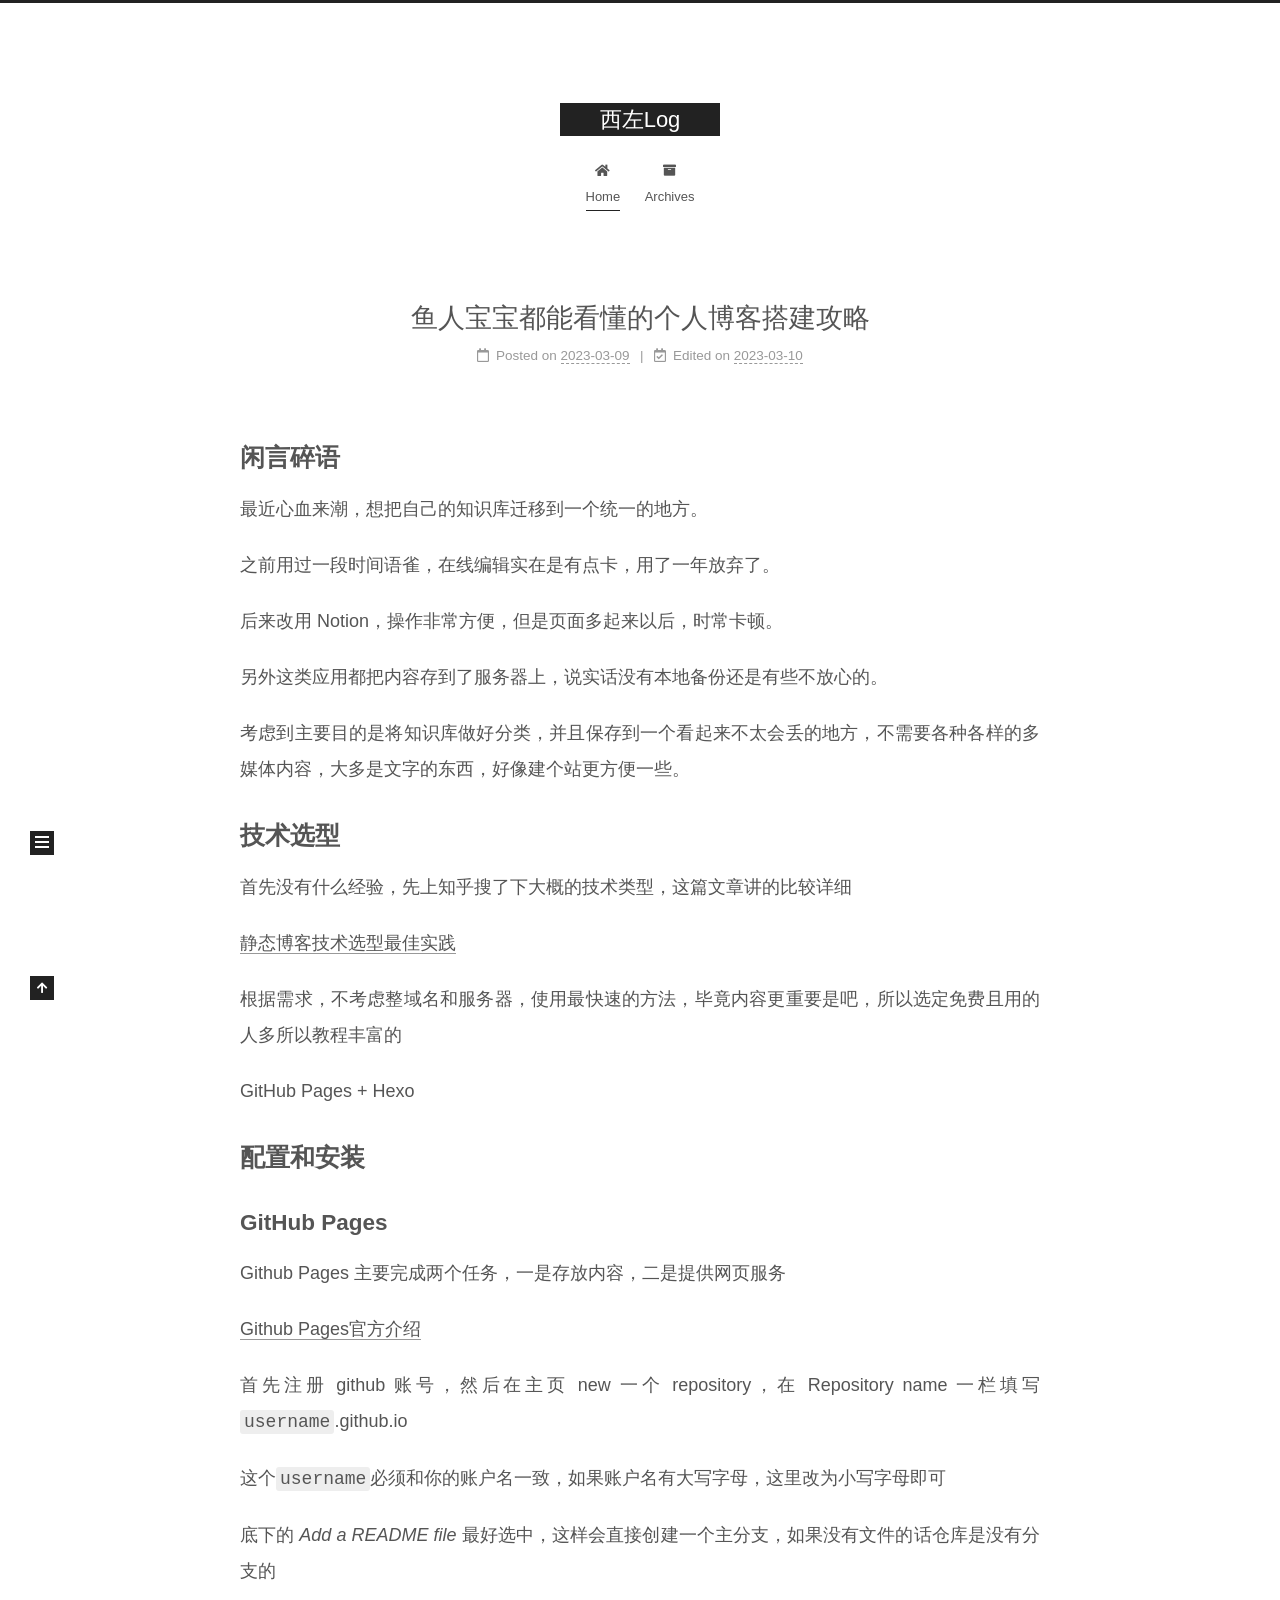
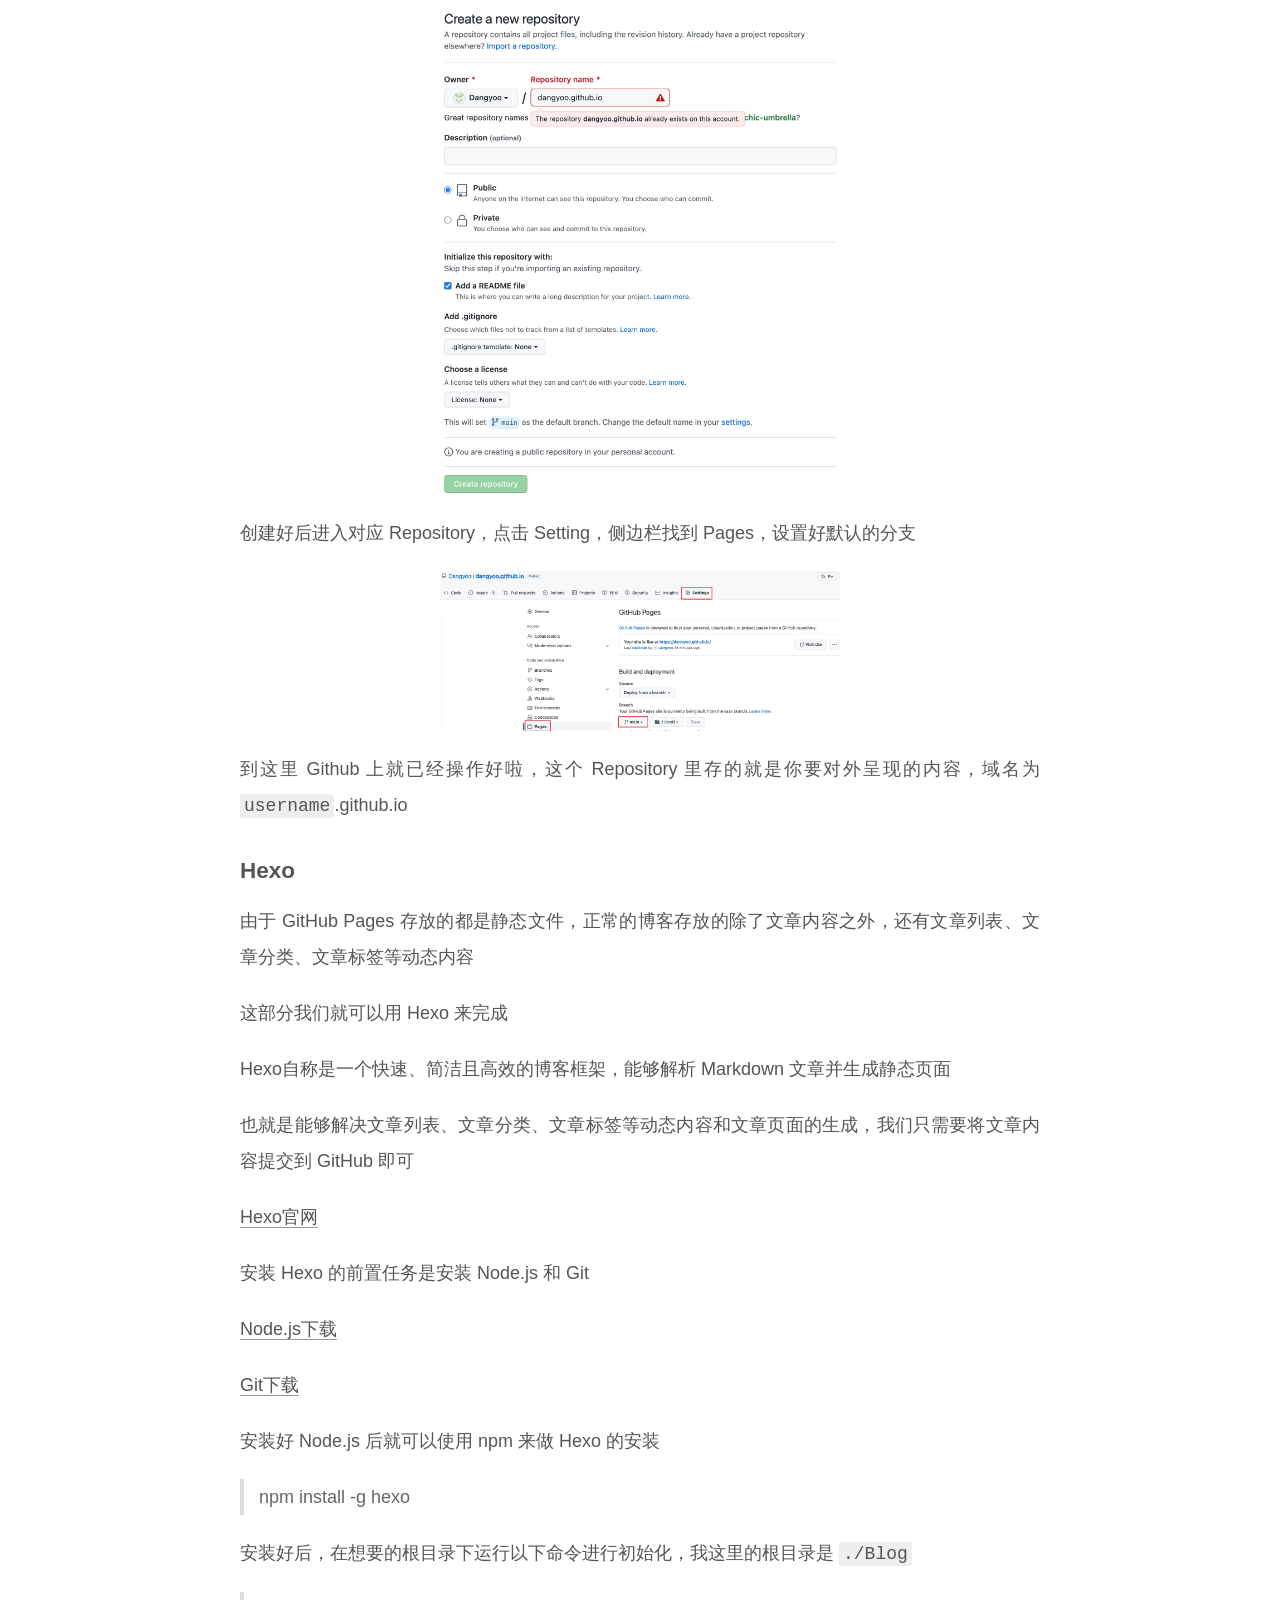
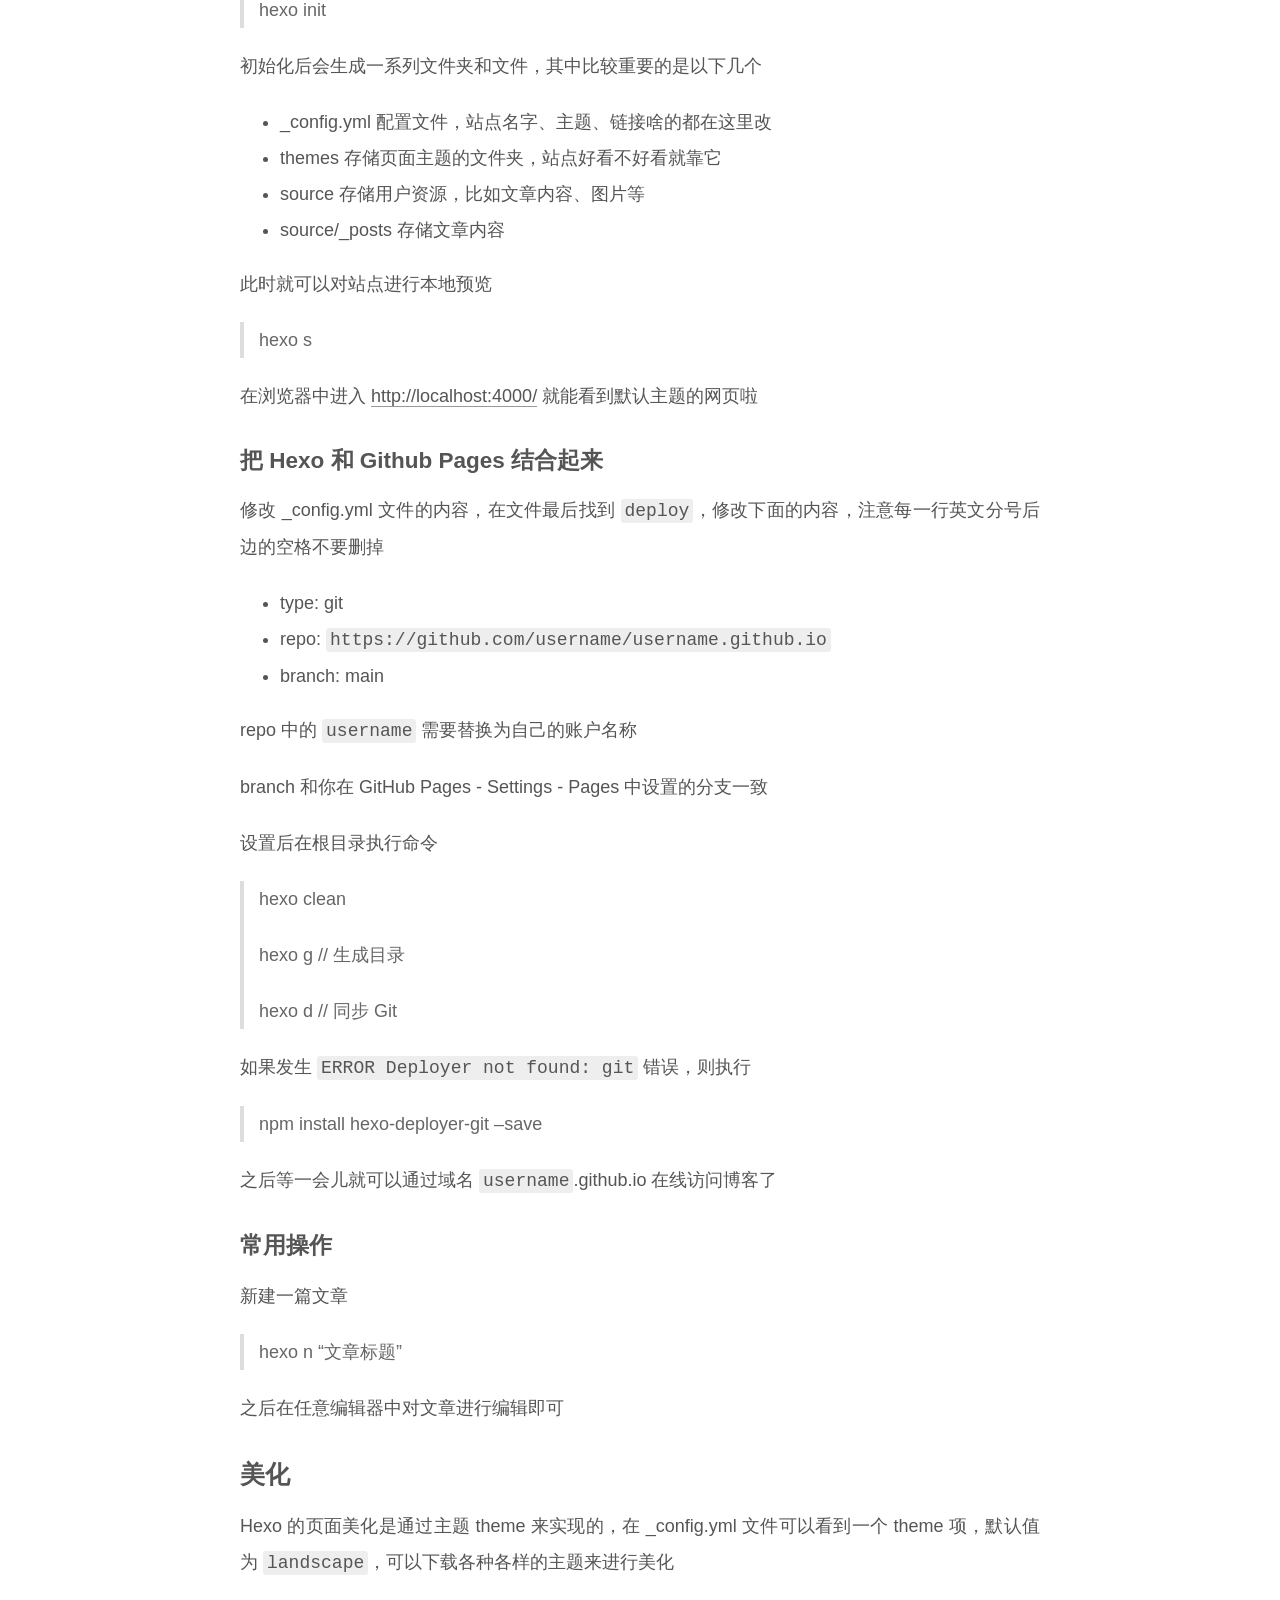
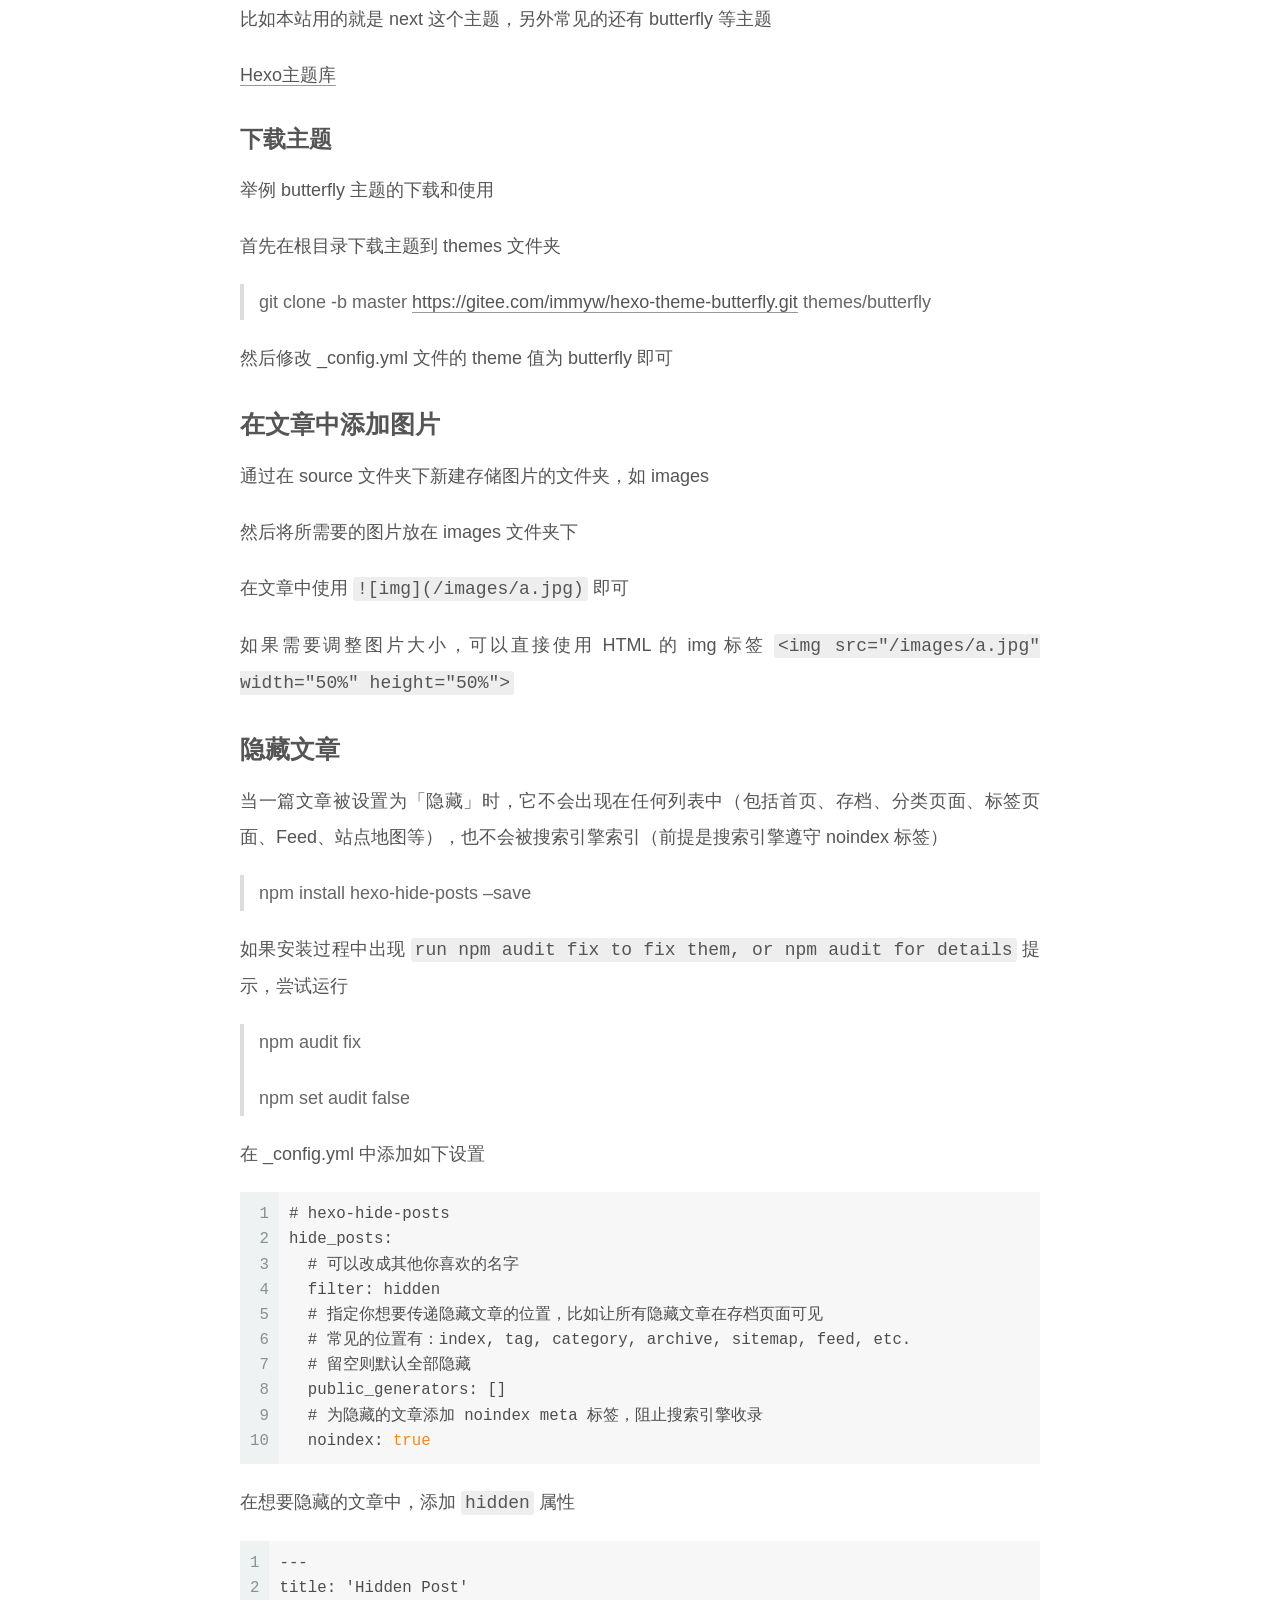
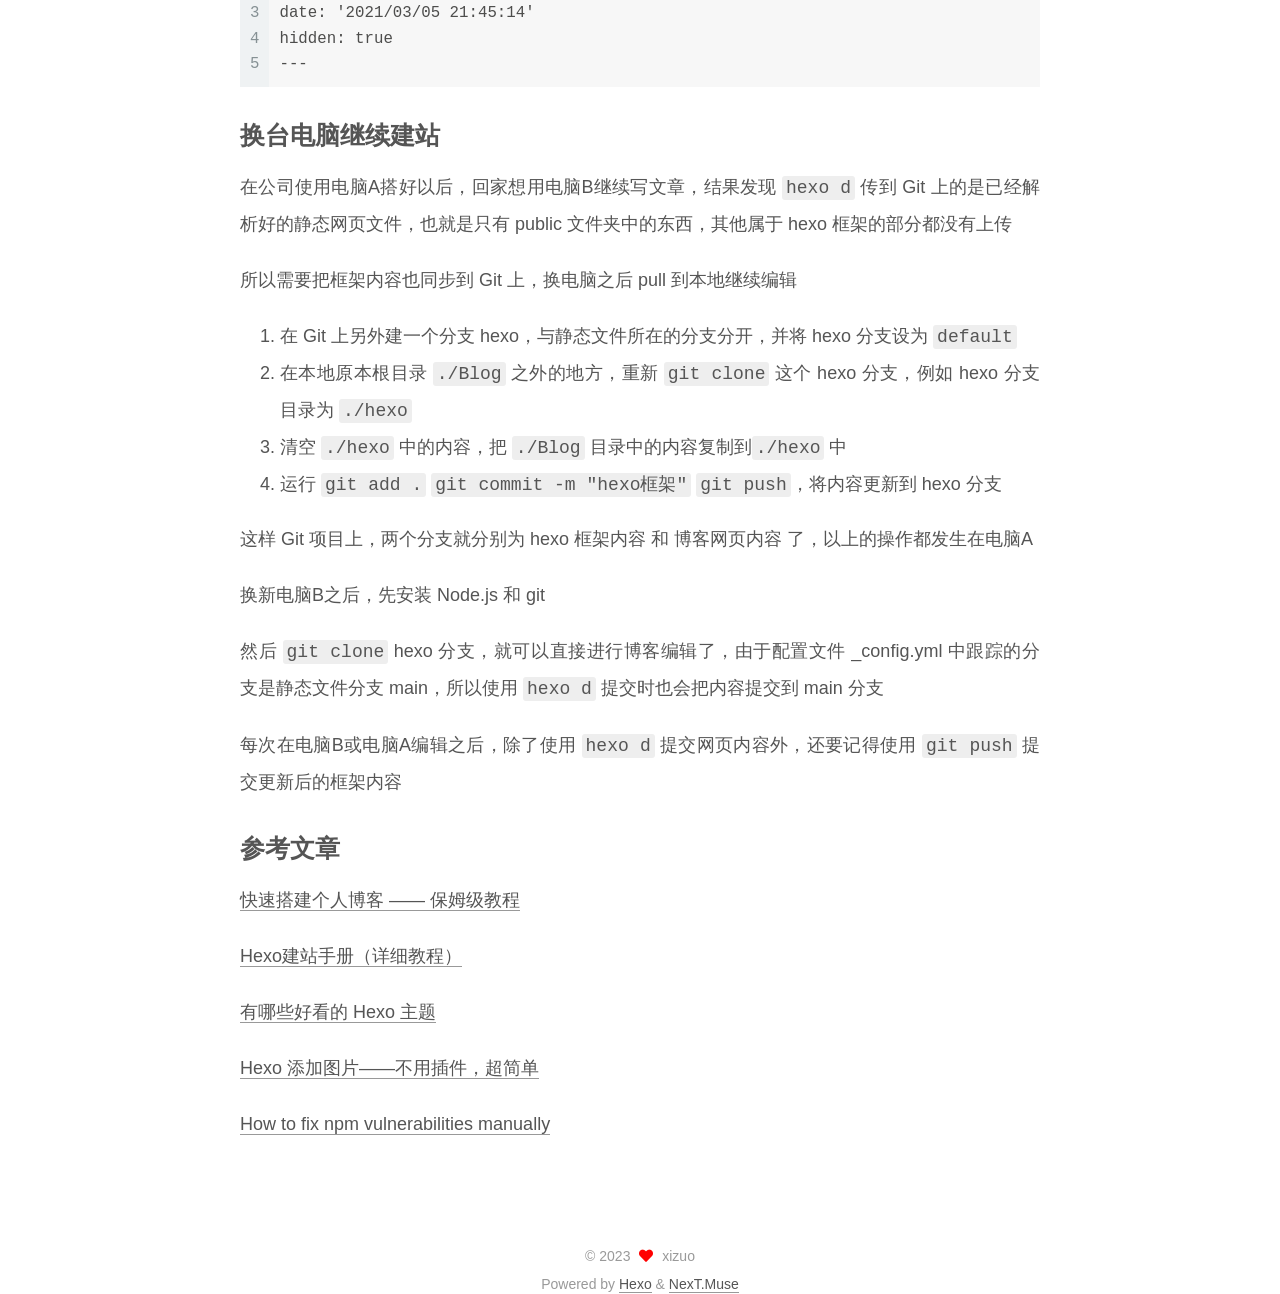
==== commit c075fb2c: "Site updated: 2023-03-10 10:57:54" ====
--- a/index.html
+++ b/index.html
@@ -168,10 +168,16 @@
                 <i class="far fa-calendar"></i>
               </span>
               <span class="post-meta-item-text">Posted on</span>
-              
-
-              <time title="Created: 2023-03-09 15:17:10 / Modified: 17:31:39" itemprop="dateCreated datePublished" datetime="2023-03-09T15:17:10+08:00">2023-03-09</time>
+
+              <time title="Created: 2023-03-09 15:17:10" itemprop="dateCreated datePublished" datetime="2023-03-09T15:17:10+08:00">2023-03-09</time>
             </span>
+              <span class="post-meta-item">
+                <span class="post-meta-item-icon">
+                  <i class="far fa-calendar-check"></i>
+                </span>
+                <span class="post-meta-item-text">Edited on</span>
+                <time title="Modified: 2023-03-10 10:56:57" itemprop="dateModified" datetime="2023-03-10T10:56:57+08:00">2023-03-10</time>
+              </span>
 
           
 
@@ -214,9 +220,9 @@
 <p><a target="_blank" rel="noopener" href="https://git-scm.com/">Git下载</a></p>
 <p>安装好 Node.js 后就可以使用 npm 来做 Hexo 的安装</p>
 <blockquote>
-<p>npm install -g hexo </p>
-</blockquote>
-<p>安装好后，在想要的根目录下运行以下命令进行初始化</p>
+<p>npm install -g hexo</p>
+</blockquote>
+<p>安装好后，在想要的根目录下运行以下命令进行初始化，我这里的根目录是 <code>./Blog</code></p>
 <blockquote>
 <p>hexo init</p>
 </blockquote>
@@ -284,6 +290,18 @@
 <p>在想要隐藏的文章中，添加 <code>hidden</code> 属性</p>
 <figure class="highlight markdown"><table><tr><td class="gutter"><pre><span class="line">1</span><br><span class="line">2</span><br><span class="line">3</span><br><span class="line">4</span><br><span class="line">5</span><br></pre></td><td class="code"><pre><span class="line">---</span><br><span class="line">title: &#x27;Hidden Post&#x27;</span><br><span class="line">date: &#x27;2021/03/05 21:45:14&#x27;</span><br><span class="line"><span class="section">hidden: true</span></span><br><span class="line"><span class="section">---</span></span><br></pre></td></tr></table></figure>
 
+<h2 id="换台电脑继续建站"><a href="#换台电脑继续建站" class="headerlink" title="换台电脑继续建站"></a>换台电脑继续建站</h2><p>在公司使用电脑A搭好以后，回家想用电脑B继续写文章，结果发现 <code>hexo d</code> 传到 Git 上的是已经解析好的静态网页文件，也就是只有 public 文件夹中的东西，其他属于 hexo 框架的部分都没有上传</p>
+<p>所以需要把框架内容也同步到 Git 上，换电脑之后 pull 到本地继续编辑</p>
+<ol>
+<li>在 Git 上另外建一个分支 hexo，与静态文件所在的分支分开，并将 hexo 分支设为 <code>default</code></li>
+<li>在本地原本根目录 <code>./Blog</code> 之外的地方，重新 <code>git clone</code> 这个 hexo 分支，例如 hexo 分支目录为 <code>./hexo</code></li>
+<li>清空 <code>./hexo</code> 中的内容，把 <code>./Blog</code> 目录中的内容复制到<code>./hexo</code> 中</li>
+<li>运行 <code>git add .</code> <code>git commit -m &quot;hexo框架&quot;</code> <code>git push</code>，将内容更新到 hexo 分支</li>
+</ol>
+<p>这样 Git 项目上，两个分支就分别为 hexo 框架内容 和 博客网页内容 了，以上的操作都发生在电脑A</p>
+<p>换新电脑B之后，先安装 Node.js 和 git</p>
+<p>然后 <code>git clone</code> hexo 分支，就可以直接进行博客编辑了，由于配置文件 _config.yml 中跟踪的分支是静态文件分支 main，所以使用 <code>hexo d</code> 提交时也会把内容提交到 main 分支</p>
+<p>每次在电脑B或电脑A编辑之后，除了使用 <code>hexo d</code> 提交网页内容外，还要记得使用 <code>git push</code> 提交更新后的框架内容</p>
 <h2 id="参考文章"><a href="#参考文章" class="headerlink" title="参考文章"></a>参考文章</h2><p><a target="_blank" rel="noopener" href="https://pdpeng.github.io/2022/01/19/setup-personal-blog/">快速搭建个人博客 —— 保姆级教程</a></p>
 <p><a target="_blank" rel="noopener" href="https://zhuanlan.zhihu.com/p/144722437">Hexo建站手册（详细教程）</a></p>
 <p><a target="_blank" rel="noopener" href="https://www.zhihu.com/question/24422335">有哪些好看的 Hexo 主题</a></p>
--- a/css/main.css
+++ b/css/main.css
@@ -1168,7 +1168,7 @@
 }
 .links-of-author a::before,
 .links-of-author span.exturl::before {
-  background: #69ffff;
+  background: #092a60;
   border-radius: 50%;
   content: ' ';
   display: inline-block;
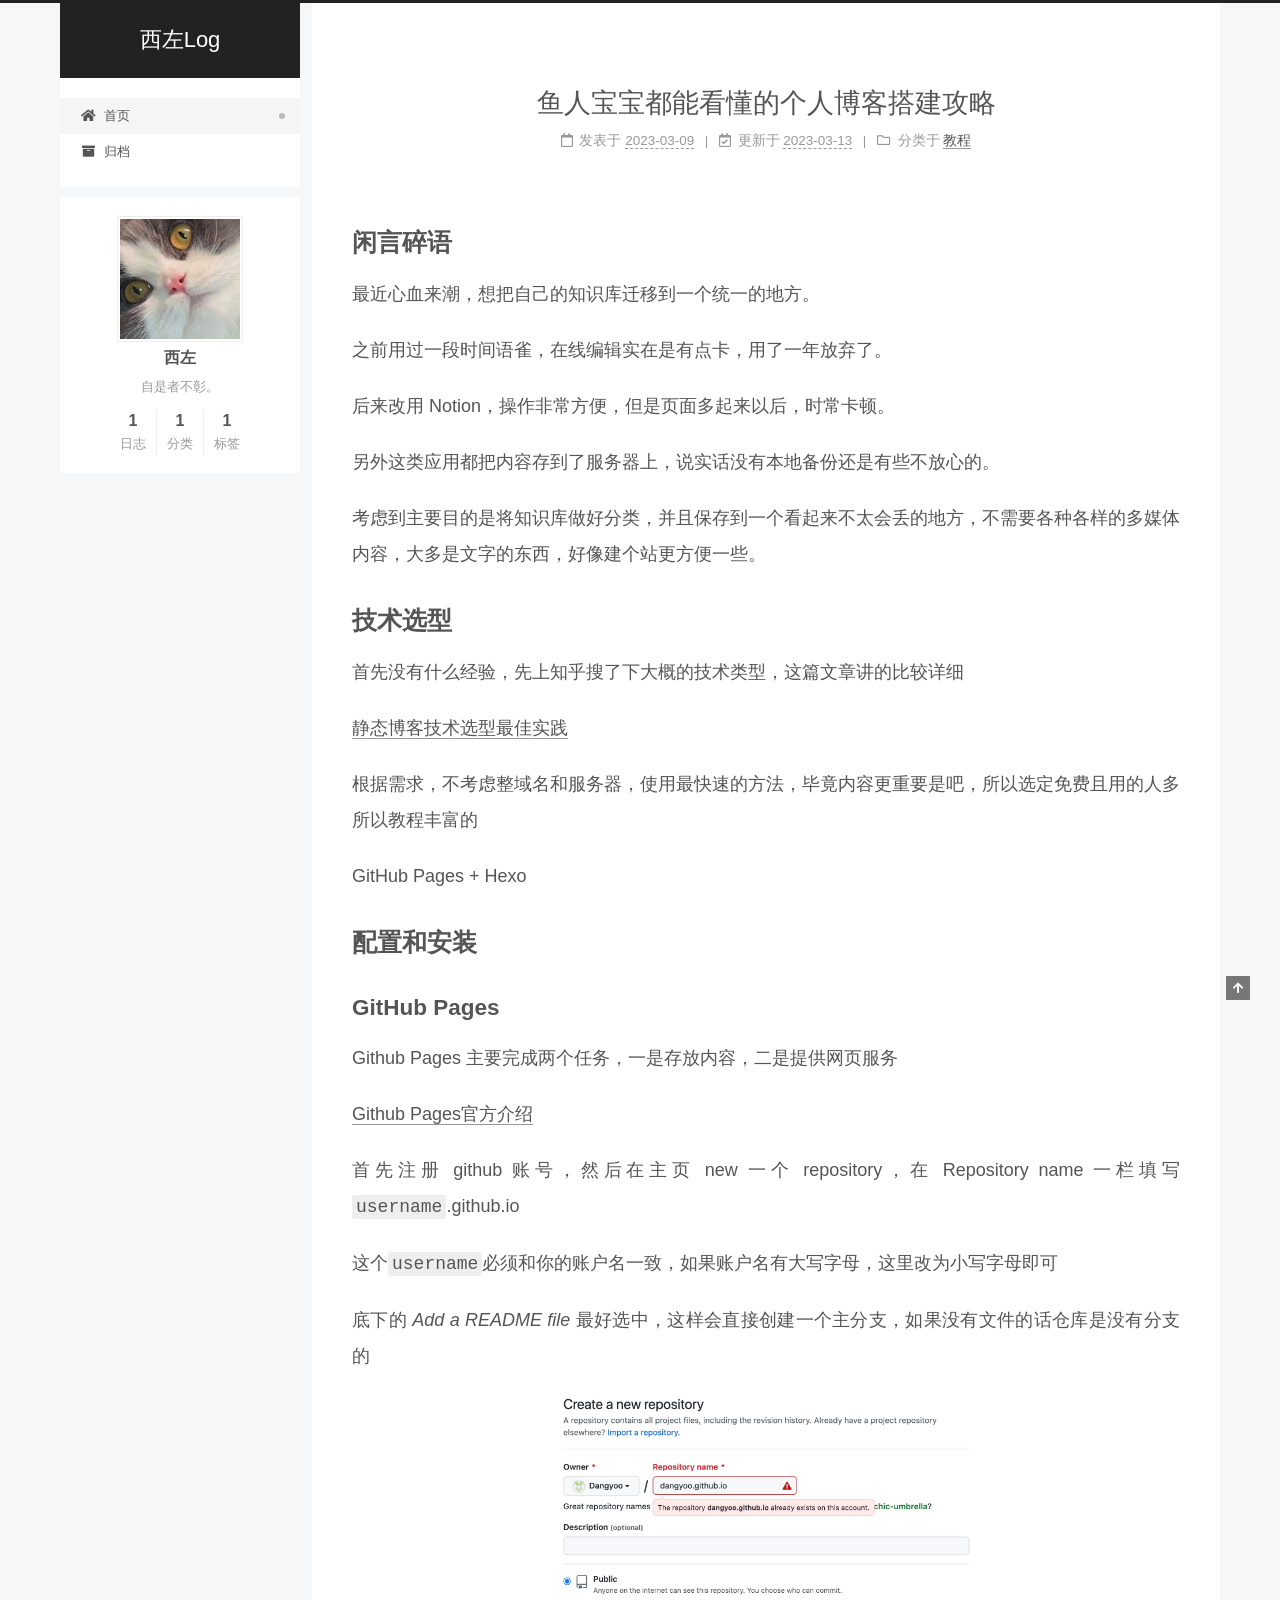
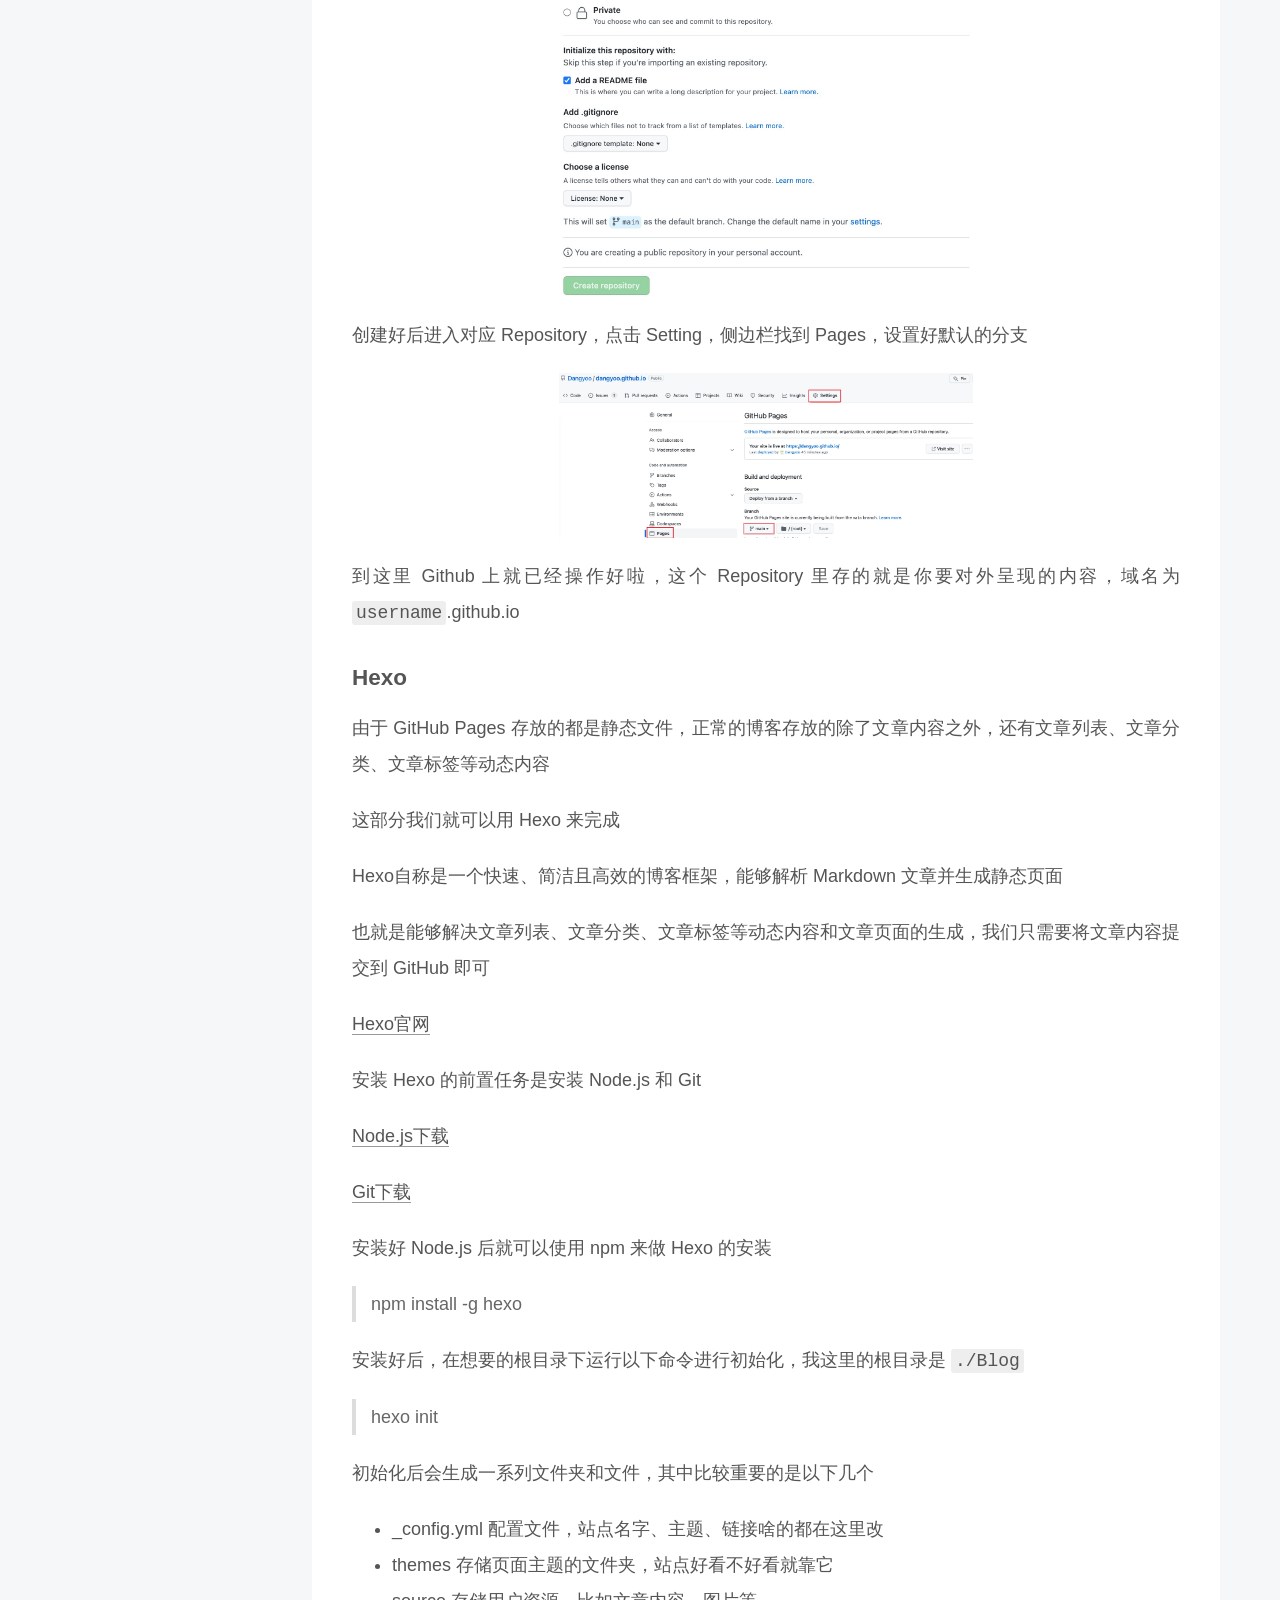
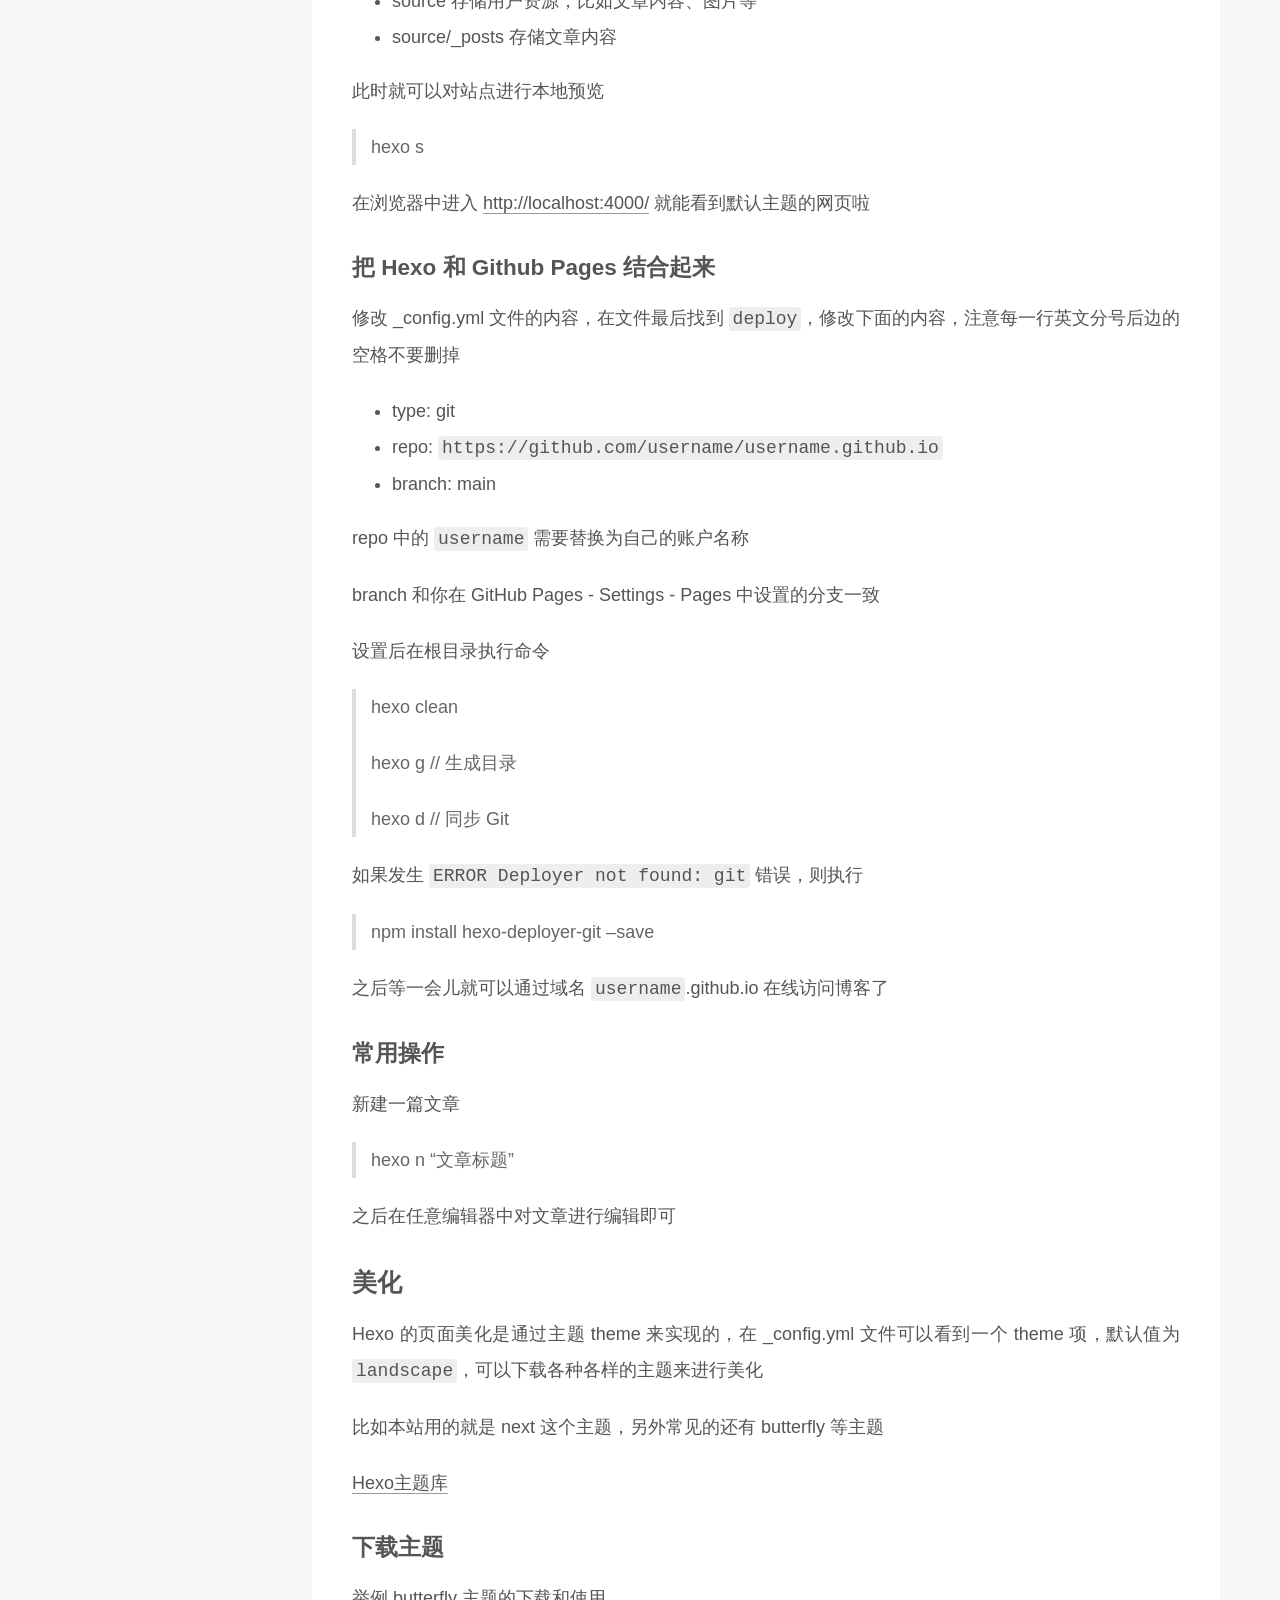
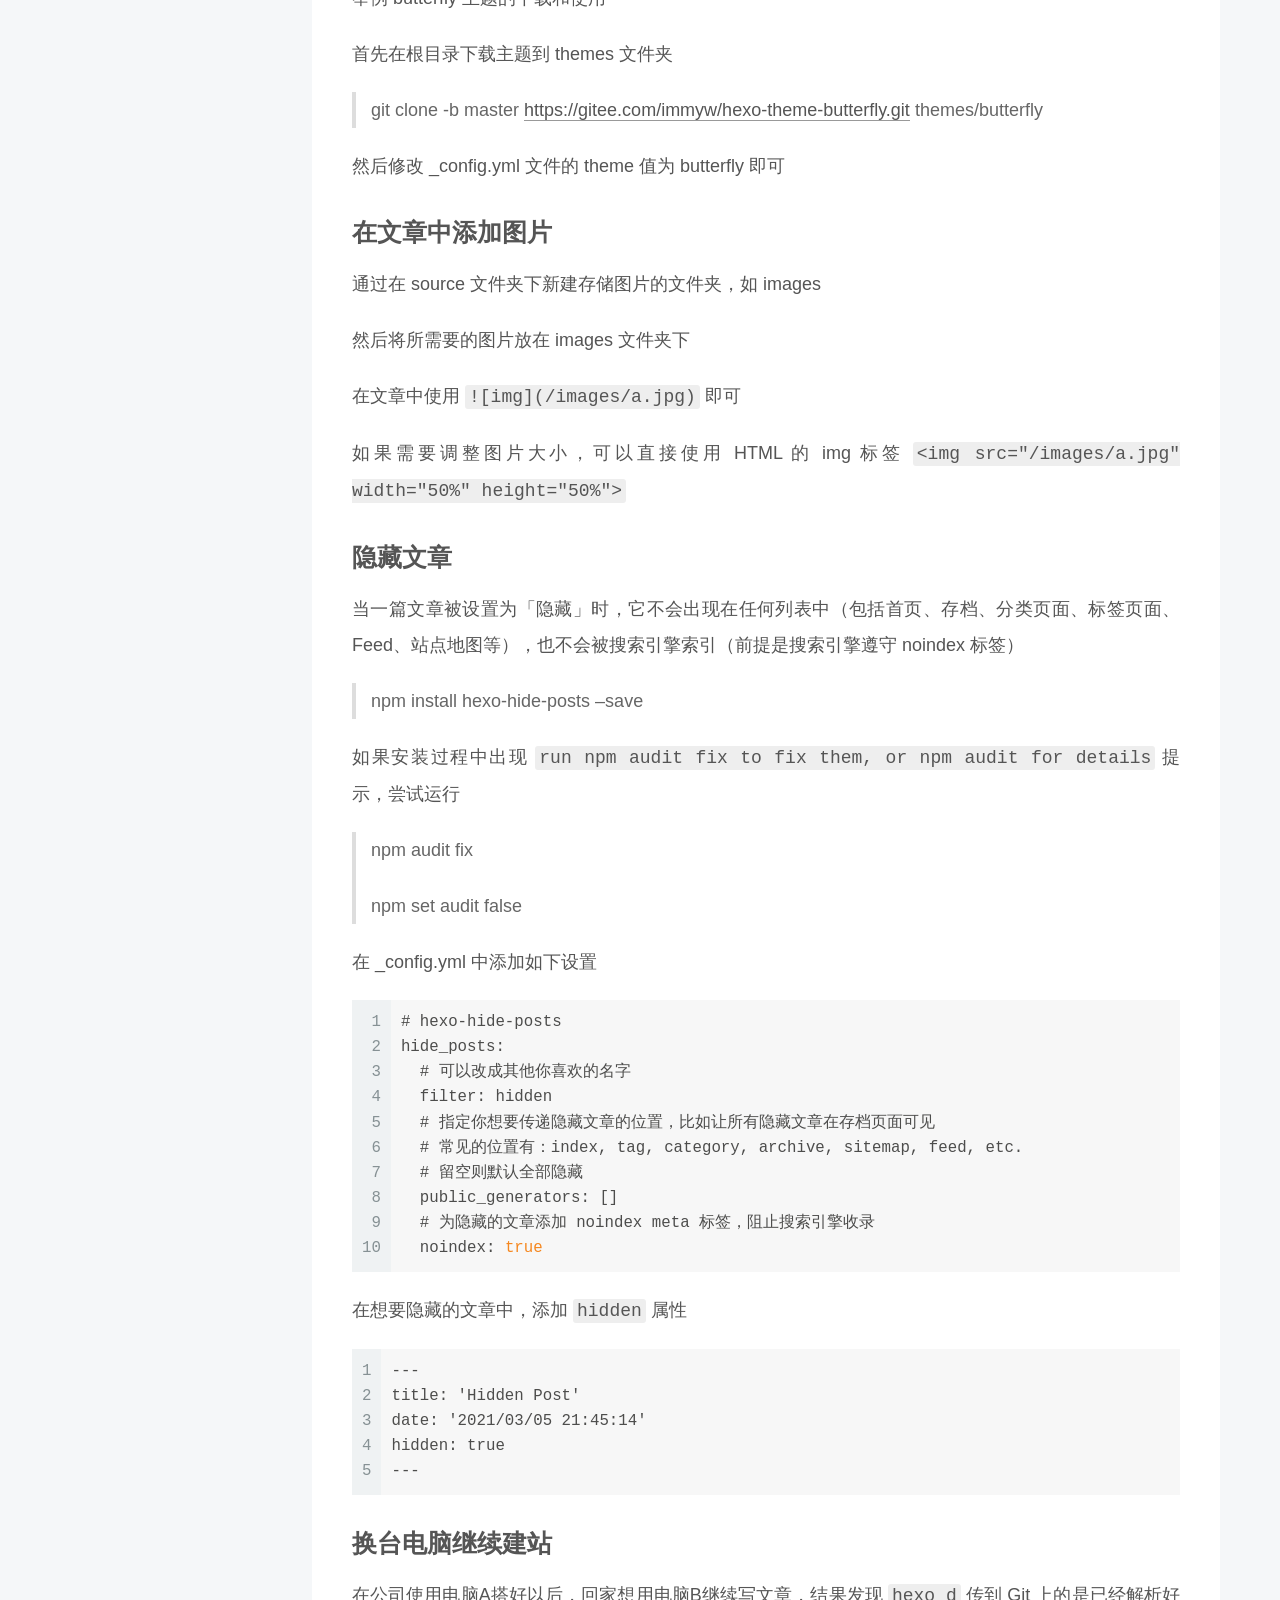
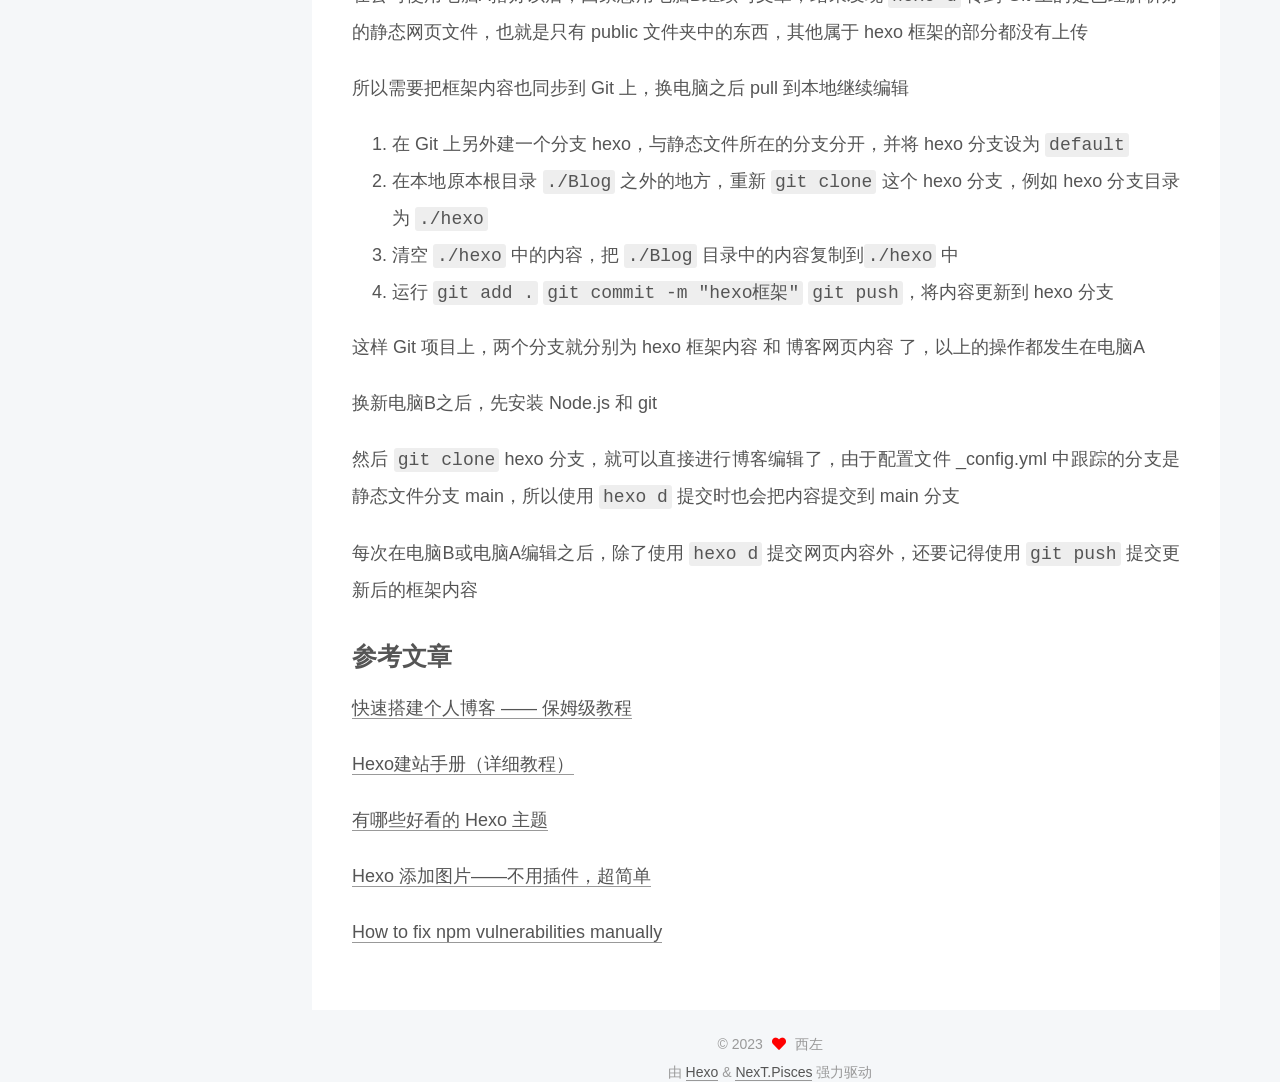
==== commit 14b2fa0a: "Site updated: 2023-03-13 16:50:00" ====
--- a/index.html
+++ b/index.html
@@ -1,5 +1,5 @@
 <!DOCTYPE html>
-<html lang="zh-Hans">
+<html lang="zh-CN">
 <head>
   <meta charset="UTF-8">
 <meta name="viewport" content="width=device-width, initial-scale=1, maximum-scale=2">
@@ -17,15 +17,17 @@
 
 <script id="hexo-configurations">
     var NexT = window.NexT || {};
-    var CONFIG = {"hostname":"dangyoo.github.io","root":"/","scheme":"Muse","version":"7.8.0","exturl":false,"sidebar":{"position":"left","display":"post","padding":18,"offset":12,"onmobile":false},"copycode":{"enable":false,"show_result":false,"style":null},"back2top":{"enable":true,"sidebar":false,"scrollpercent":false},"bookmark":{"enable":false,"color":"#222","save":"auto"},"fancybox":false,"mediumzoom":false,"lazyload":false,"pangu":false,"comments":{"style":"tabs","active":null,"storage":true,"lazyload":false,"nav":null},"algolia":{"hits":{"per_page":10},"labels":{"input_placeholder":"Search for Posts","hits_empty":"We didn't find any results for the search: ${query}","hits_stats":"${hits} results found in ${time} ms"}},"localsearch":{"enable":false,"trigger":"auto","top_n_per_article":1,"unescape":false,"preload":false},"motion":{"enable":true,"async":false,"transition":{"post_block":"fadeIn","post_header":"slideDownIn","post_body":"slideDownIn","coll_header":"slideLeftIn","sidebar":"slideUpIn"}}};
+    var CONFIG = {"hostname":"dangyoo.github.io","root":"/","scheme":"Pisces","version":"7.8.0","exturl":false,"sidebar":{"position":"left","display":"post","padding":18,"offset":12,"onmobile":false},"copycode":{"enable":false,"show_result":false,"style":null},"back2top":{"enable":true,"sidebar":false,"scrollpercent":false},"bookmark":{"enable":false,"color":"#222","save":"auto"},"fancybox":false,"mediumzoom":false,"lazyload":false,"pangu":false,"comments":{"style":"tabs","active":null,"storage":true,"lazyload":false,"nav":null},"algolia":{"hits":{"per_page":10},"labels":{"input_placeholder":"Search for Posts","hits_empty":"We didn't find any results for the search: ${query}","hits_stats":"${hits} results found in ${time} ms"}},"localsearch":{"enable":false,"trigger":"auto","top_n_per_article":1,"unescape":false,"preload":false},"motion":{"enable":true,"async":false,"transition":{"post_block":"fadeIn","post_header":"slideDownIn","post_body":"slideDownIn","coll_header":"slideLeftIn","sidebar":"slideUpIn"}}};
   </script>
 
-  <meta property="og:type" content="website">
+  <meta name="description" content="自是者不彰。">
+<meta property="og:type" content="website">
 <meta property="og:title" content="西左Log">
 <meta property="og:url" content="https://dangyoo.github.io/index.html">
 <meta property="og:site_name" content="西左Log">
-<meta property="og:locale">
-<meta property="article:author" content="xizuo">
+<meta property="og:description" content="自是者不彰。">
+<meta property="og:locale" content="zh_CN">
+<meta property="article:author" content="西左">
 <meta name="twitter:card" content="summary">
 
 <link rel="canonical" href="https://dangyoo.github.io/">
@@ -37,7 +39,7 @@
     sidebar: "",
     isHome : true,
     isPost : false,
-    lang   : 'zh-Hans'
+    lang   : 'zh-CN'
   };
 </script>
 
@@ -45,6 +47,15 @@
   
 
 
+  <script>
+    var _hmt = _hmt || [];
+    (function() {
+      var hm = document.createElement("script");
+      hm.src = "https://hm.baidu.com/hm.js?15db7c636ac845c8c8fe0ca45dac6e54";
+      var s = document.getElementsByTagName("script")[0];
+      s.parentNode.insertBefore(hm, s);
+    })();
+  </script>
 
 
 
@@ -81,7 +92,7 @@
     <header class="header" itemscope itemtype="http://schema.org/WPHeader">
       <div class="header-inner"><div class="site-brand-container">
   <div class="site-nav-toggle">
-    <div class="toggle" aria-label="Toggle navigation bar">
+    <div class="toggle" aria-label="切换导航栏">
       <span class="toggle-line toggle-line-first"></span>
       <span class="toggle-line toggle-line-middle"></span>
       <span class="toggle-line toggle-line-last"></span>
@@ -110,12 +121,12 @@
   <ul id="menu" class="main-menu menu">
         <li class="menu-item menu-item-home">
 
-    <a href="/" rel="section"><i class="fa fa-home fa-fw"></i>Home</a>
+    <a href="/" rel="section"><i class="fa fa-home fa-fw"></i>首页</a>
 
   </li>
         <li class="menu-item menu-item-archives">
 
-    <a href="/archives/" rel="section"><i class="fa fa-archive fa-fw"></i>Archives</a>
+    <a href="/archives/" rel="section"><i class="fa fa-archive fa-fw"></i>归档</a>
 
   </li>
   </ul>
@@ -144,13 +155,13 @@
       
   
   
-  <article itemscope itemtype="http://schema.org/Article" class="post-block" lang="zh-Hans">
+  <article itemscope itemtype="http://schema.org/Article" class="post-block" lang="zh-CN">
     <link itemprop="mainEntityOfPage" href="https://dangyoo.github.io/2023/03/09/%E9%B1%BC%E4%BA%BA%E5%AE%9D%E5%AE%9D%E9%83%BD%E8%83%BD%E7%9C%8B%E6%87%82%E7%9A%84%E4%B8%AA%E4%BA%BA%E5%8D%9A%E5%AE%A2%E6%90%AD%E5%BB%BA%E6%94%BB%E7%95%A5/">
 
     <span hidden itemprop="author" itemscope itemtype="http://schema.org/Person">
-      <meta itemprop="image" content="/images/avatar.gif">
-      <meta itemprop="name" content="xizuo">
-      <meta itemprop="description" content="">
+      <meta itemprop="image" content="/images/avatar.jpeg">
+      <meta itemprop="name" content="西左">
+      <meta itemprop="description" content="自是者不彰。">
     </span>
 
     <span hidden itemprop="publisher" itemscope itemtype="http://schema.org/Organization">
@@ -167,17 +178,26 @@
               <span class="post-meta-item-icon">
                 <i class="far fa-calendar"></i>
               </span>
-              <span class="post-meta-item-text">Posted on</span>
-
-              <time title="Created: 2023-03-09 15:17:10" itemprop="dateCreated datePublished" datetime="2023-03-09T15:17:10+08:00">2023-03-09</time>
+              <span class="post-meta-item-text">发表于</span>
+
+              <time title="创建时间：2023-03-09 15:17:10" itemprop="dateCreated datePublished" datetime="2023-03-09T15:17:10+08:00">2023-03-09</time>
             </span>
               <span class="post-meta-item">
                 <span class="post-meta-item-icon">
                   <i class="far fa-calendar-check"></i>
                 </span>
-                <span class="post-meta-item-text">Edited on</span>
-                <time title="Modified: 2023-03-10 10:56:57" itemprop="dateModified" datetime="2023-03-10T10:56:57+08:00">2023-03-10</time>
+                <span class="post-meta-item-text">更新于</span>
+                <time title="修改时间：2023-03-13 16:32:42" itemprop="dateModified" datetime="2023-03-13T16:32:42+08:00">2023-03-13</time>
               </span>
+            <span class="post-meta-item">
+              <span class="post-meta-item-icon">
+                <i class="far fa-folder"></i>
+              </span>
+              <span class="post-meta-item-text">分类于</span>
+                <span itemprop="about" itemscope itemtype="http://schema.org/Thing">
+                  <a href="/categories/%E6%95%99%E7%A8%8B/" itemprop="url" rel="index"><span itemprop="name">教程</span></a>
+                </span>
+            </span>
 
           
 
@@ -366,10 +386,10 @@
 
       <ul class="sidebar-nav motion-element">
         <li class="sidebar-nav-toc">
-          Table of Contents
+          文章目录
         </li>
         <li class="sidebar-nav-overview">
-          Overview
+          站点概览
         </li>
       </ul>
 
@@ -380,8 +400,10 @@
 
       <div class="site-overview-wrap sidebar-panel">
         <div class="site-author motion-element" itemprop="author" itemscope itemtype="http://schema.org/Person">
-  <p class="site-author-name" itemprop="name">xizuo</p>
-  <div class="site-description" itemprop="description"></div>
+    <img class="site-author-image" itemprop="image" alt="西左"
+      src="/images/avatar.jpeg">
+  <p class="site-author-name" itemprop="name">西左</p>
+  <div class="site-description" itemprop="description">自是者不彰。</div>
 </div>
 <div class="site-state-wrap motion-element">
   <nav class="site-state">
@@ -389,12 +411,16 @@
           <a href="/archives/">
         
           <span class="site-state-item-count">1</span>
-          <span class="site-state-item-name">posts</span>
+          <span class="site-state-item-name">日志</span>
         </a>
+      </div>
+      <div class="site-state-item site-state-categories">
+        <span class="site-state-item-count">1</span>
+        <span class="site-state-item-name">分类</span>
       </div>
       <div class="site-state-item site-state-tags">
         <span class="site-state-item-count">1</span>
-        <span class="site-state-item-name">tags</span>
+        <span class="site-state-item-name">标签</span>
       </div>
   </nav>
 </div>
@@ -424,9 +450,9 @@
   <span class="with-love">
     <i class="fa fa-heart"></i>
   </span>
-  <span class="author" itemprop="copyrightHolder">xizuo</span>
+  <span class="author" itemprop="copyrightHolder">西左</span>
 </div>
-  <div class="powered-by">Powered by <a href="https://hexo.io/" class="theme-link" rel="noopener" target="_blank">Hexo</a> & <a href="https://muse.theme-next.org/" class="theme-link" rel="noopener" target="_blank">NexT.Muse</a>
+  <div class="powered-by">由 <a href="https://hexo.io/" class="theme-link" rel="noopener" target="_blank">Hexo</a> & <a href="https://pisces.theme-next.org/" class="theme-link" rel="noopener" target="_blank">NexT.Pisces</a> 强力驱动
   </div>
 
         
@@ -452,7 +478,7 @@
 <script src="/js/motion.js"></script>
 
 
-<script src="/js/schemes/muse.js"></script>
+<script src="/js/schemes/pisces.js"></script>
 
 
 <script src="/js/next-boot.js"></script>
--- a/css/main.css
+++ b/css/main.css
@@ -1,5 +1,5 @@
 :root {
-  --body-bg-color: #fff;
+  --body-bg-color: #f5f7f9;
   --content-bg-color: #fff;
   --card-bg-color: #f5f5f5;
   --text-color: #555;
@@ -11,11 +11,11 @@
   --table-row-odd-bg-color: #f9f9f9;
   --table-row-hover-bg-color: #f5f5f5;
   --menu-item-bg-color: #f5f5f5;
-  --btn-default-bg: #222;
-  --btn-default-color: #fff;
-  --btn-default-border-color: #222;
-  --btn-default-hover-bg: #fff;
-  --btn-default-hover-color: #222;
+  --btn-default-bg: #fff;
+  --btn-default-color: #555;
+  --btn-default-border-color: #555;
+  --btn-default-hover-bg: #222;
+  --btn-default-hover-color: #fff;
   --btn-default-hover-border-color: #222;
 }
 html {
@@ -314,7 +314,7 @@
 .btn {
   background: var(--btn-default-bg);
   border: 2px solid var(--btn-default-border-color);
-  border-radius: 0;
+  border-radius: 2px;
   color: var(--btn-default-color);
   display: inline-block;
   font-size: 0.875em;
@@ -921,16 +921,16 @@
 }
 .main-inner {
   margin: 0 auto;
-  width: 700px;
+  width: calc(100% - 20px);
 }
 @media (min-width: 1200px) {
   .main-inner {
-    width: 800px;
+    width: 1160px;
   }
 }
 @media (min-width: 1600px) {
   .main-inner {
-    width: 900px;
+    width: 73%;
   }
 }
 @media (max-width: 767px) {
@@ -943,16 +943,16 @@
 }
 .header-inner {
   margin: 0 auto;
-  width: 700px;
+  width: calc(100% - 20px);
 }
 @media (min-width: 1200px) {
   .header-inner {
-    width: 800px;
+    width: 1160px;
   }
 }
 @media (min-width: 1600px) {
   .header-inner {
-    width: 900px;
+    width: 73%;
   }
 }
 .site-brand-container {
@@ -991,7 +991,7 @@
   margin: 0;
 }
 .site-subtitle {
-  color: #999;
+  color: #ddd;
   font-size: 0.8125em;
   margin: 10px 0;
 }
@@ -1136,22 +1136,22 @@
   display: inline-block;
 }
 .site-author-image {
-  border: 2px solid #333;
+  border: 1px solid #eee;
   display: block;
   margin: 0 auto;
-  max-width: 96px;
+  max-width: 120px;
   padding: 2px;
 }
 .site-author-name {
-  color: #f5f5f5;
-  font-weight: normal;
-  margin: 5px 0 0;
+  color: var(--text-color);
+  font-weight: 600;
+  margin: 0;
   text-align: center;
 }
 .site-description {
   color: #999;
-  font-size: 1em;
-  margin-top: 5px;
+  font-size: 0.8125em;
+  margin-top: 0;
   text-align: center;
 }
 .links-of-author {
@@ -1168,7 +1168,7 @@
 }
 .links-of-author a::before,
 .links-of-author span.exturl::before {
-  background: #092a60;
+  background: #574d7f;
   border-radius: 50%;
   content: ' ';
   display: inline-block;
@@ -1246,7 +1246,7 @@
 }
 .sidebar-nav li {
   border-bottom: 1px solid transparent;
-  color: #666;
+  color: var(--text-color);
   cursor: pointer;
   display: inline-block;
   font-size: 0.875em;
@@ -1255,14 +1255,14 @@
   margin-left: 10px;
 }
 .sidebar-nav li:hover {
-  color: #f5f5f5;
+  color: #fc6423;
 }
 .sidebar-nav .sidebar-nav-active {
-  border-bottom-color: #87daff;
-  color: #87daff;
+  border-bottom-color: #fc6423;
+  color: #fc6423;
 }
 .sidebar-nav .sidebar-nav-active:hover {
-  color: #87daff;
+  color: #fc6423;
 }
 .sidebar-panel {
   display: none;
@@ -1291,7 +1291,7 @@
   }
 }
 .sidebar-toggle:hover .toggle-line {
-  background: #87daff;
+  background: #fc6423;
 }
 .post-toc {
   font-size: 0.875em;
@@ -1330,14 +1330,14 @@
   display: block;
 }
 .post-toc .nav .active > a {
-  border-bottom-color: #87daff;
-  color: #87daff;
+  border-bottom-color: #fc6423;
+  color: #fc6423;
 }
 .post-toc .nav .active-current > a {
-  color: #87daff;
+  color: #fc6423;
 }
 .post-toc .nav .active-current > a:hover {
-  color: #87daff;
+  color: #fc6423;
 }
 .site-state {
   display: flex;
@@ -1352,20 +1352,20 @@
   padding: 0 15px;
 }
 .site-state-item:not(:first-child) {
-  border-left: 1px solid #333;
+  border-left: 1px solid #eee;
 }
 .site-state-item a {
   border-bottom: none;
 }
 .site-state-item-count {
   display: block;
-  font-size: 1.25em;
+  font-size: 1em;
   font-weight: 600;
   text-align: center;
 }
 .site-state-item-name {
-  color: inherit;
-  font-size: 0.875em;
+  color: #999;
+  font-size: 0.8125em;
 }
 .footer {
   color: #999;
@@ -1382,16 +1382,16 @@
   box-sizing: border-box;
   margin: 0 auto;
   text-align: center;
-  width: 700px;
+  width: calc(100% - 20px);
 }
 @media (min-width: 1200px) {
   .footer-inner {
-    width: 800px;
+    width: 1160px;
   }
 }
 @media (min-width: 1600px) {
   .footer-inner {
-    width: 900px;
+    width: 73%;
   }
 }
 .languages {
@@ -1489,7 +1489,7 @@
   color: #fff;
   cursor: pointer;
   left: 30px;
-  opacity: 1;
+  opacity: 0.6;
   padding: 0 6px;
   position: fixed;
   transition-property: bottom;
@@ -1500,10 +1500,10 @@
   display: none;
 }
 .back-to-top:hover {
-  color: #87daff;
+  color: #fc6423;
 }
 .back-to-top.back-to-top-on {
-  bottom: 19px;
+  bottom: 30px;
 }
 @media (max-width: 991px) {
   .back-to-top {
@@ -2141,151 +2141,301 @@
 .tag-cloud a:hover {
   color: var(--link-hover-color) !important;
 }
-@media (max-width: 767px) {
-  .header-inner,
-  .main-inner,
+.header {
+  margin: 0 auto;
+  position: relative;
+  width: calc(100% - 20px);
+}
+@media (min-width: 1200px) {
+  .header {
+    width: 1160px;
+  }
+}
+@media (min-width: 1600px) {
+  .header {
+    width: 73%;
+  }
+}
+@media (max-width: 991px) {
+  .header {
+    width: auto;
+  }
+}
+.header-inner {
+  background: var(--content-bg-color);
+  border-radius: initial;
+  box-shadow: initial;
+  overflow: hidden;
+  padding: 0;
+  position: absolute;
+  top: 0;
+  width: 240px;
+}
+@media (min-width: 1200px) {
+  .header-inner {
+    width: 240px;
+  }
+}
+@media (max-width: 991px) {
+  .header-inner {
+    border-radius: initial;
+    position: relative;
+    width: auto;
+  }
+}
+.main-inner {
+  align-items: flex-start;
+  display: flex;
+  justify-content: space-between;
+  flex-direction: row-reverse;
+}
+@media (max-width: 991px) {
+  .main-inner {
+    width: auto;
+  }
+}
+.content-wrap {
+  background: var(--content-bg-color);
+  border-radius: initial;
+  box-shadow: initial;
+  box-sizing: border-box;
+  padding: 40px;
+  width: calc(100% - 252px);
+}
+@media (max-width: 991px) {
+  .content-wrap {
+    border-radius: initial;
+    padding: 20px;
+    width: 100%;
+  }
+}
+.footer-inner {
+  padding-left: 260px;
+}
+.back-to-top {
+  left: auto;
+  right: 30px;
+}
+@media (max-width: 991px) {
+  .back-to-top {
+    right: 20px;
+  }
+}
+@media (max-width: 991px) {
   .footer-inner {
+    padding-left: 0;
+    padding-right: 0;
     width: auto;
   }
 }
-.header-inner {
-  padding-top: 100px;
-}
-@media (max-width: 767px) {
-  .header-inner {
-    padding-top: 50px;
-  }
-}
-.main-inner {
-  padding-bottom: 60px;
-}
-.content {
-  padding-top: 70px;
-}
-@media (max-width: 767px) {
-  .content {
-    padding-top: 35px;
-  }
-}
-embed {
+.site-brand-container {
+  background: #222;
+}
+@media (max-width: 991px) {
+  .site-brand-container {
+    box-shadow: 0 0 16px rgba(0,0,0,0.5);
+  }
+}
+.site-meta {
+  padding: 20px 0;
+}
+.brand {
+  padding: 0;
+}
+.site-subtitle {
+  margin: 10px 10px 0;
+}
+.custom-logo-image {
+  margin-top: 20px;
+}
+@media (max-width: 991px) {
+  .custom-logo-image {
+    display: none;
+  }
+}
+@media (min-width: 768px) and (max-width: 991px) {
+  .site-nav-toggle,
+  .site-nav-right {
+    display: flex;
+    flex-direction: column;
+    justify-content: center;
+  }
+}
+.site-nav-toggle .toggle,
+.site-nav-right .toggle {
+  color: #fff;
+}
+.site-nav-toggle .toggle .toggle-line,
+.site-nav-right .toggle .toggle-line {
+  background: #fff;
+}
+@media (min-width: 768px) and (max-width: 991px) {
+  .site-nav {
+    display: none;
+  }
+}
+.menu .menu-item {
   display: block;
-  margin: 0 auto 25px auto;
-}
-.custom-logo .site-meta-headline {
-  text-align: center;
-}
-.custom-logo .site-title {
-  color: #222;
-  margin: 10px auto 0;
-}
-.custom-logo .site-title a {
-  border: 0;
-}
-.custom-logo-image {
-  background: #fff;
-  margin: 0 auto;
-  max-width: 150px;
-  padding: 5px;
-}
-.brand {
-  background: var(--btn-default-bg);
-}
-@media (max-width: 767px) {
-  .site-nav {
-    border-bottom: 1px solid #ddd;
-    border-top: 1px solid #ddd;
-    left: 0;
-    margin: 0;
-    padding: 0;
-    width: 100%;
-  }
-}
-@media (max-width: 767px) {
-  .menu {
-    text-align: left;
-  }
-}
-.menu-item-active a,
-.menu .menu-item a:hover,
-.menu .menu-item span.exturl:hover {
-  background: transparent;
-  border-bottom: 1px solid var(--link-hover-color) !important;
-}
-@media (max-width: 767px) {
-  .menu-item-active a,
-  .menu .menu-item a:hover,
-  .menu .menu-item span.exturl:hover {
-    border-bottom: 1px dotted #ddd !important;
-  }
-}
-@media (max-width: 767px) {
-  .menu .menu-item {
-    margin: 0 10px;
-  }
+  margin: 0;
 }
 .menu .menu-item a,
 .menu .menu-item span.exturl {
-  border-bottom: 1px solid transparent;
-}
-@media (max-width: 767px) {
-  .menu .menu-item a,
-  .menu .menu-item span.exturl {
-    padding: 5px 10px;
-  }
-}
-@media (min-width: 768px) {
-  .menu .menu-item .fa,
-  .menu .menu-item .fab,
-  .menu .menu-item .far,
-  .menu .menu-item .fas {
-    display: block;
-    line-height: 2;
-    margin-right: 0;
-    width: 100%;
+  padding: 5px 20px;
+  position: relative;
+  text-align: left;
+  transition-property: background-color;
+}
+@media (max-width: 991px) {
+  .menu .menu-item.menu-item-search {
+    display: none;
   }
 }
 .menu .menu-item .badge {
-  background: #eee;
-  padding: 1px 4px;
+  background: #ccc;
+  border-radius: 10px;
+  color: #fff;
+  float: right;
+  padding: 2px 5px;
+  text-shadow: 1px 1px 0 rgba(0,0,0,0.1);
+  vertical-align: middle;
+}
+.main-menu .menu-item-active a::after {
+  background: #bbb;
+  border-radius: 50%;
+  content: ' ';
+  height: 6px;
+  margin-top: -3px;
+  position: absolute;
+  right: 15px;
+  top: 50%;
+  width: 6px;
 }
 .sub-menu {
-  margin: 10px 0;
+  background: var(--content-bg-color);
+  border-bottom: 1px solid #ddd;
+  margin: 0;
+  padding: 6px 0;
 }
 .sub-menu .menu-item {
   display: inline-block;
 }
+.sub-menu .menu-item a,
+.sub-menu .menu-item span.exturl {
+  background: transparent;
+  margin: 5px 10px;
+  padding: initial;
+}
+.sub-menu .menu-item a:hover,
+.sub-menu .menu-item span.exturl:hover {
+  background: transparent;
+  color: #fc6423;
+}
+.sub-menu .menu-item-active a {
+  border-bottom-color: #fc6423;
+  color: #fc6423;
+}
+.sub-menu .menu-item-active a:hover {
+  border-bottom-color: #fc6423;
+}
 .sidebar {
-  left: -320px;
-}
-.sidebar.sidebar-active {
-  left: 0;
-}
-.sidebar {
-  width: 320px;
-  z-index: 1200;
-  transition-delay: 0s;
-  transition-duration: 0.2s;
-  transition-timing-function: ease-out;
-}
-.sidebar a,
-.sidebar span.exturl {
-  border-bottom-color: #555;
-  color: #999;
-}
-.sidebar a:hover,
-.sidebar span.exturl:hover {
-  border-bottom-color: #eee;
-  color: #eee;
-}
-.links-of-blogroll-item {
-  padding: 2px 10px;
-}
-.links-of-blogroll-item a,
-.links-of-blogroll-item span.exturl {
+  background: var(--body-bg-color);
+  box-shadow: none;
+  margin-top: 100%;
+  position: static;
+  width: 240px;
+}
+@media (max-width: 991px) {
+  .sidebar {
+    display: none;
+  }
+}
+.sidebar-toggle {
+  display: none;
+}
+.sidebar-inner {
+  background: var(--content-bg-color);
+  border-radius: initial;
+  box-shadow: initial;
+  box-sizing: border-box;
+  color: var(--text-color);
+  width: 240px;
+  opacity: 0;
+}
+.sidebar-inner.affix {
+  position: fixed;
+  top: 12px;
+}
+.sidebar-inner.affix-bottom {
+  position: absolute;
+}
+.site-state-item {
+  padding: 0 10px;
+}
+.sidebar-button {
+  border-bottom: 1px dotted #ccc;
+  border-top: 1px dotted #ccc;
+  margin-top: 10px;
+  text-align: center;
+}
+.sidebar-button a {
+  border: 0;
+  color: #fc6423;
+  display: block;
+}
+.sidebar-button a:hover {
+  background: none;
+  border: 0;
+  color: #e34603;
+}
+.sidebar-button a:hover .fa,
+.sidebar-button a:hover .fab,
+.sidebar-button a:hover .far,
+.sidebar-button a:hover .fas {
+  color: #e34603;
+}
+.links-of-author {
+  display: flex;
+  flex-wrap: wrap;
+  margin-top: 10px;
+  justify-content: center;
+}
+.links-of-author-item {
+  margin: 5px 0 0;
+  width: 50%;
+}
+.links-of-author-item a,
+.links-of-author-item span.exturl {
   box-sizing: border-box;
   display: inline-block;
-  max-width: 280px;
+  margin-bottom: 0;
+  margin-right: 0;
+  max-width: 216px;
   overflow: hidden;
+  padding: 0 5px;
   text-overflow: ellipsis;
   white-space: nowrap;
 }
+.links-of-author-item a,
+.links-of-author-item span.exturl {
+  border-bottom: none;
+  display: block;
+  text-decoration: none;
+}
+.links-of-author-item a::before,
+.links-of-author-item span.exturl::before {
+  display: none;
+}
+.links-of-author-item a:hover,
+.links-of-author-item span.exturl:hover {
+  background: var(--body-bg-color);
+  border-radius: 4px;
+}
+.links-of-author-item .fa,
+.links-of-author-item .fab,
+.links-of-author-item .far,
+.links-of-author-item .fas {
+  margin-right: 2px;
+}
+.links-of-blogroll-item {
+  padding: 0;
+}
